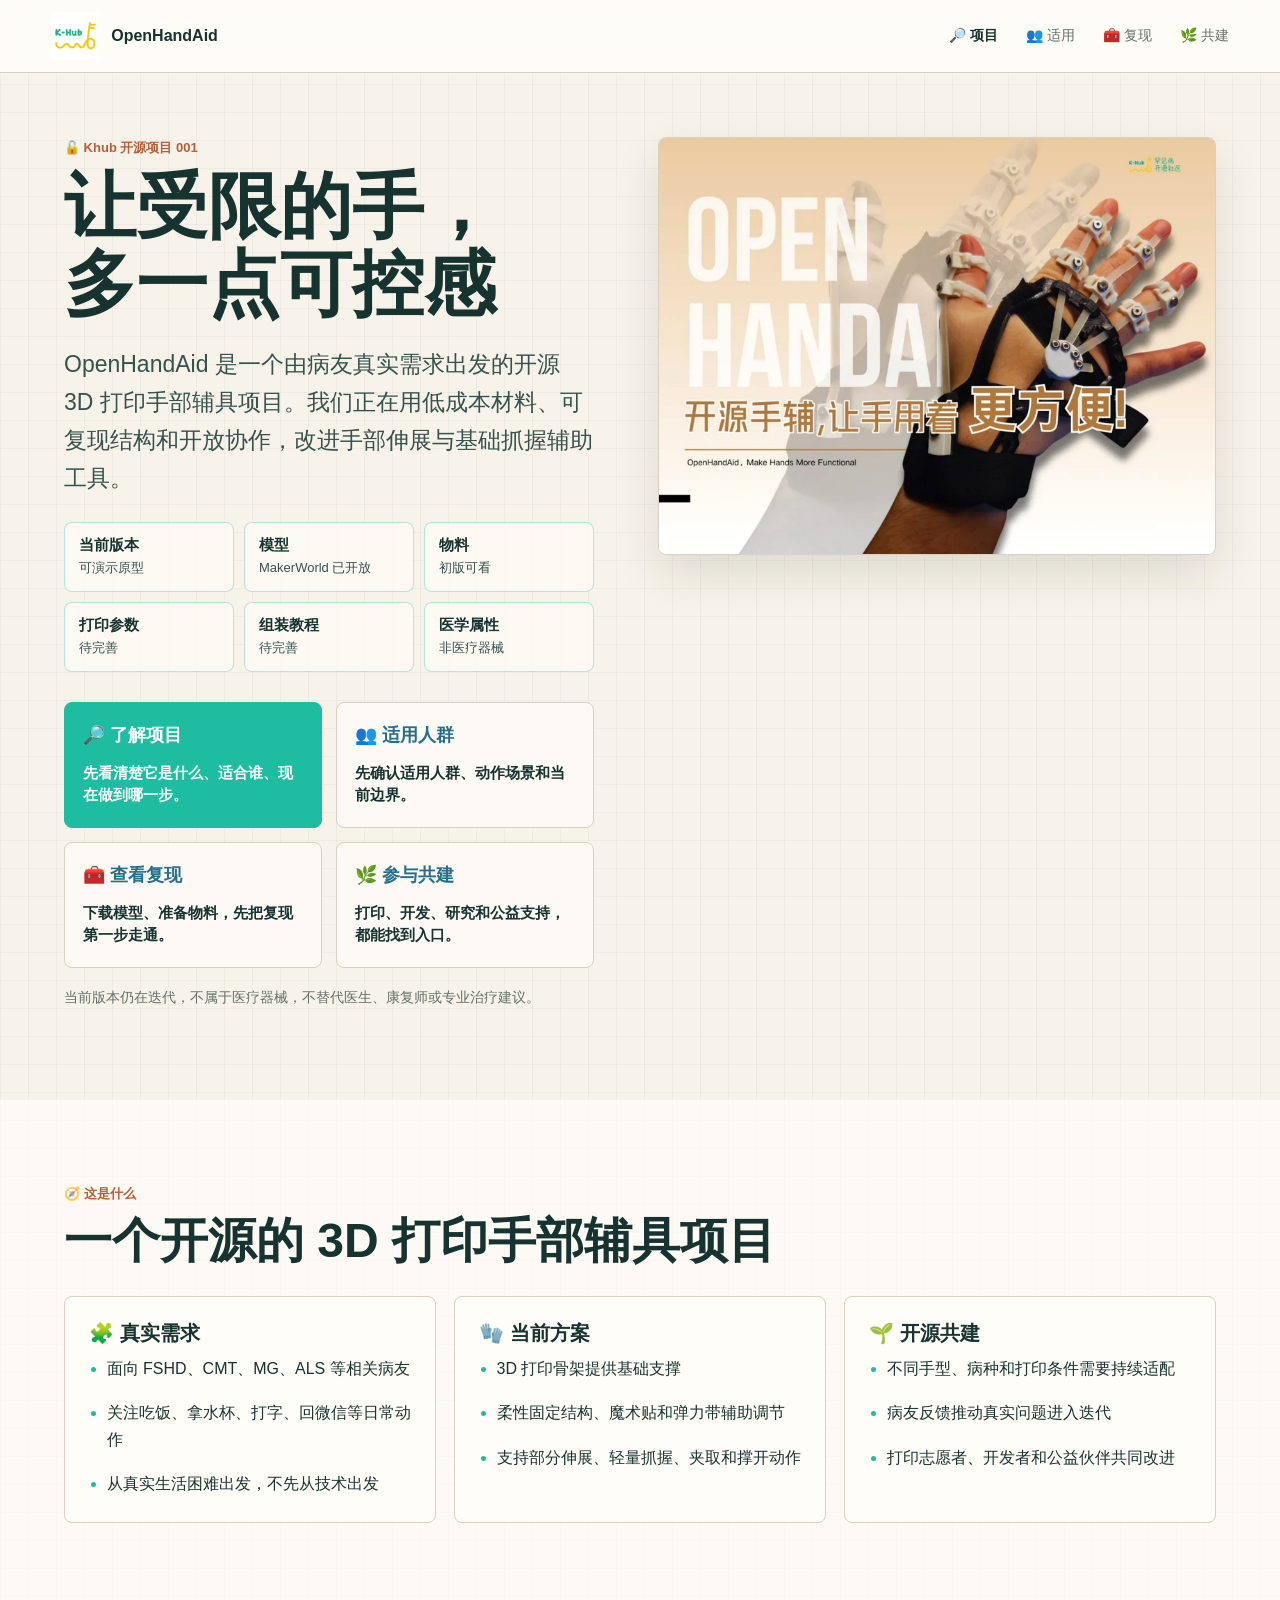
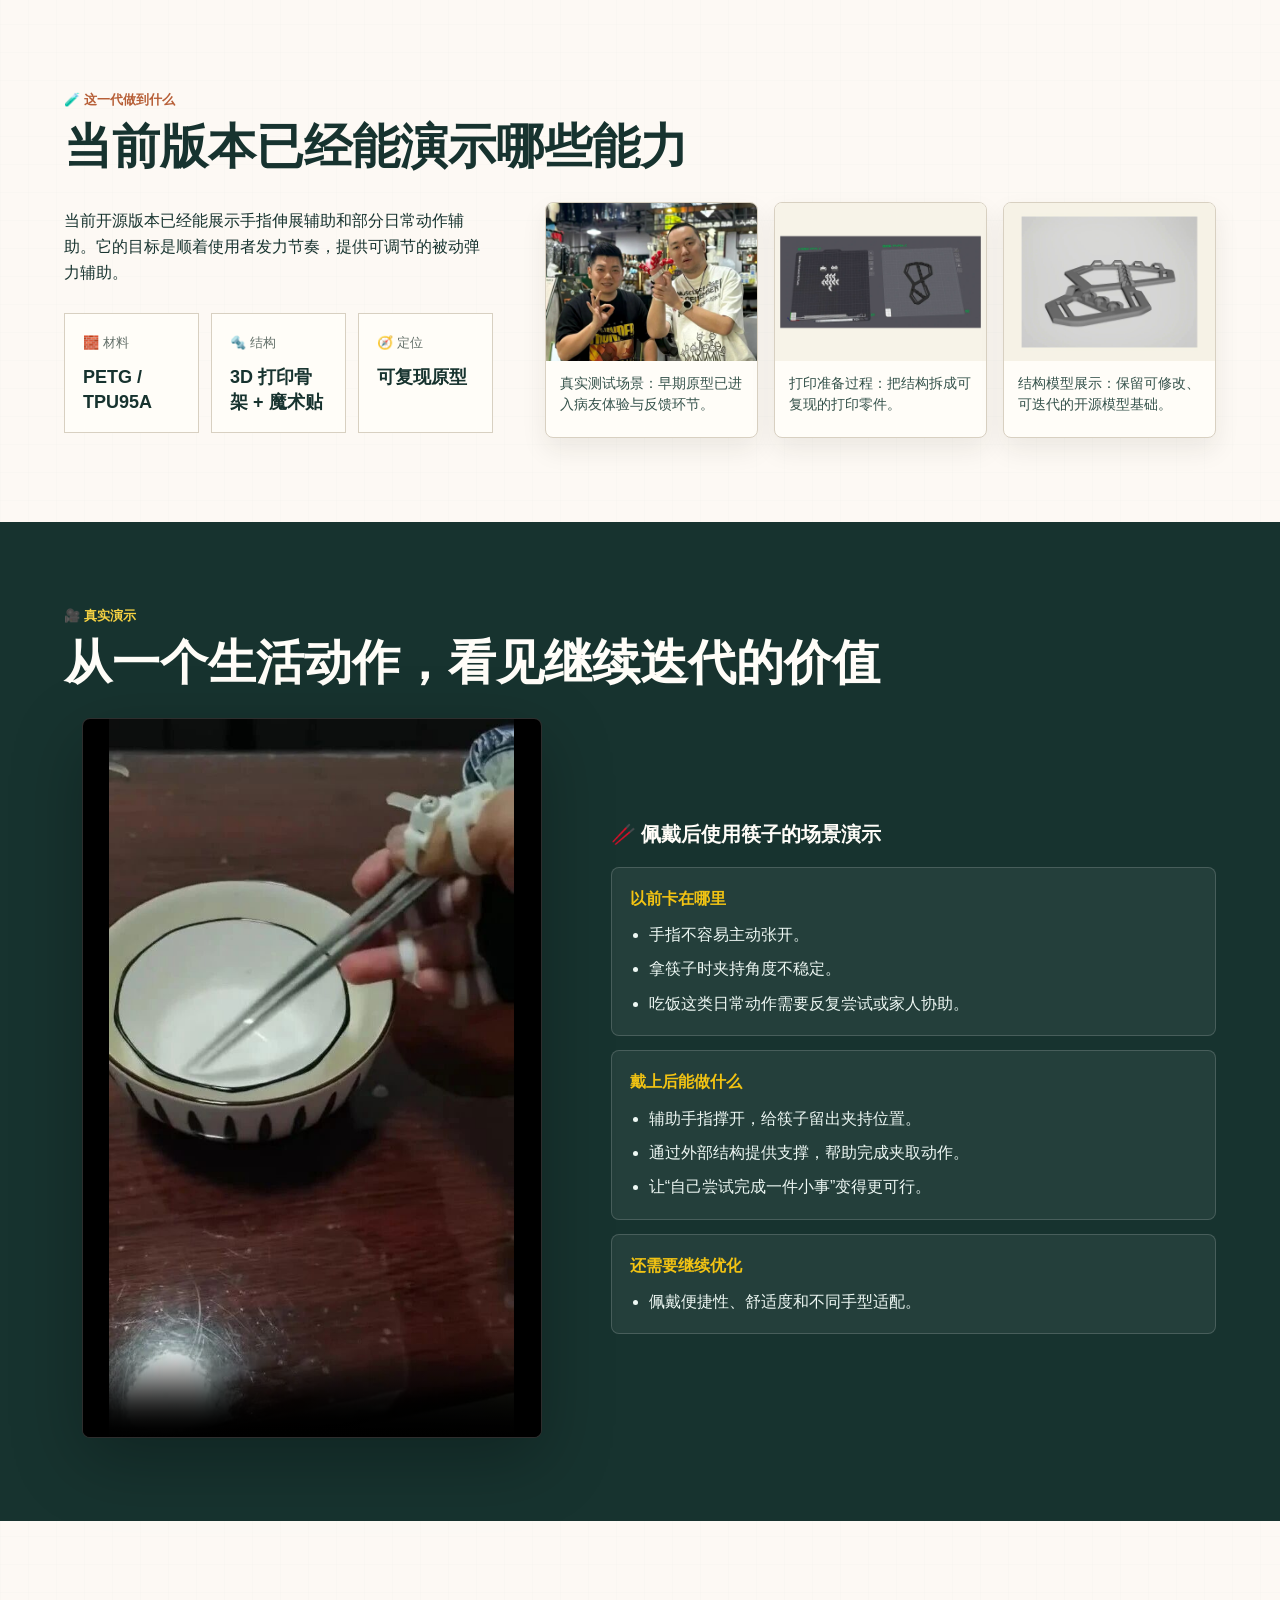
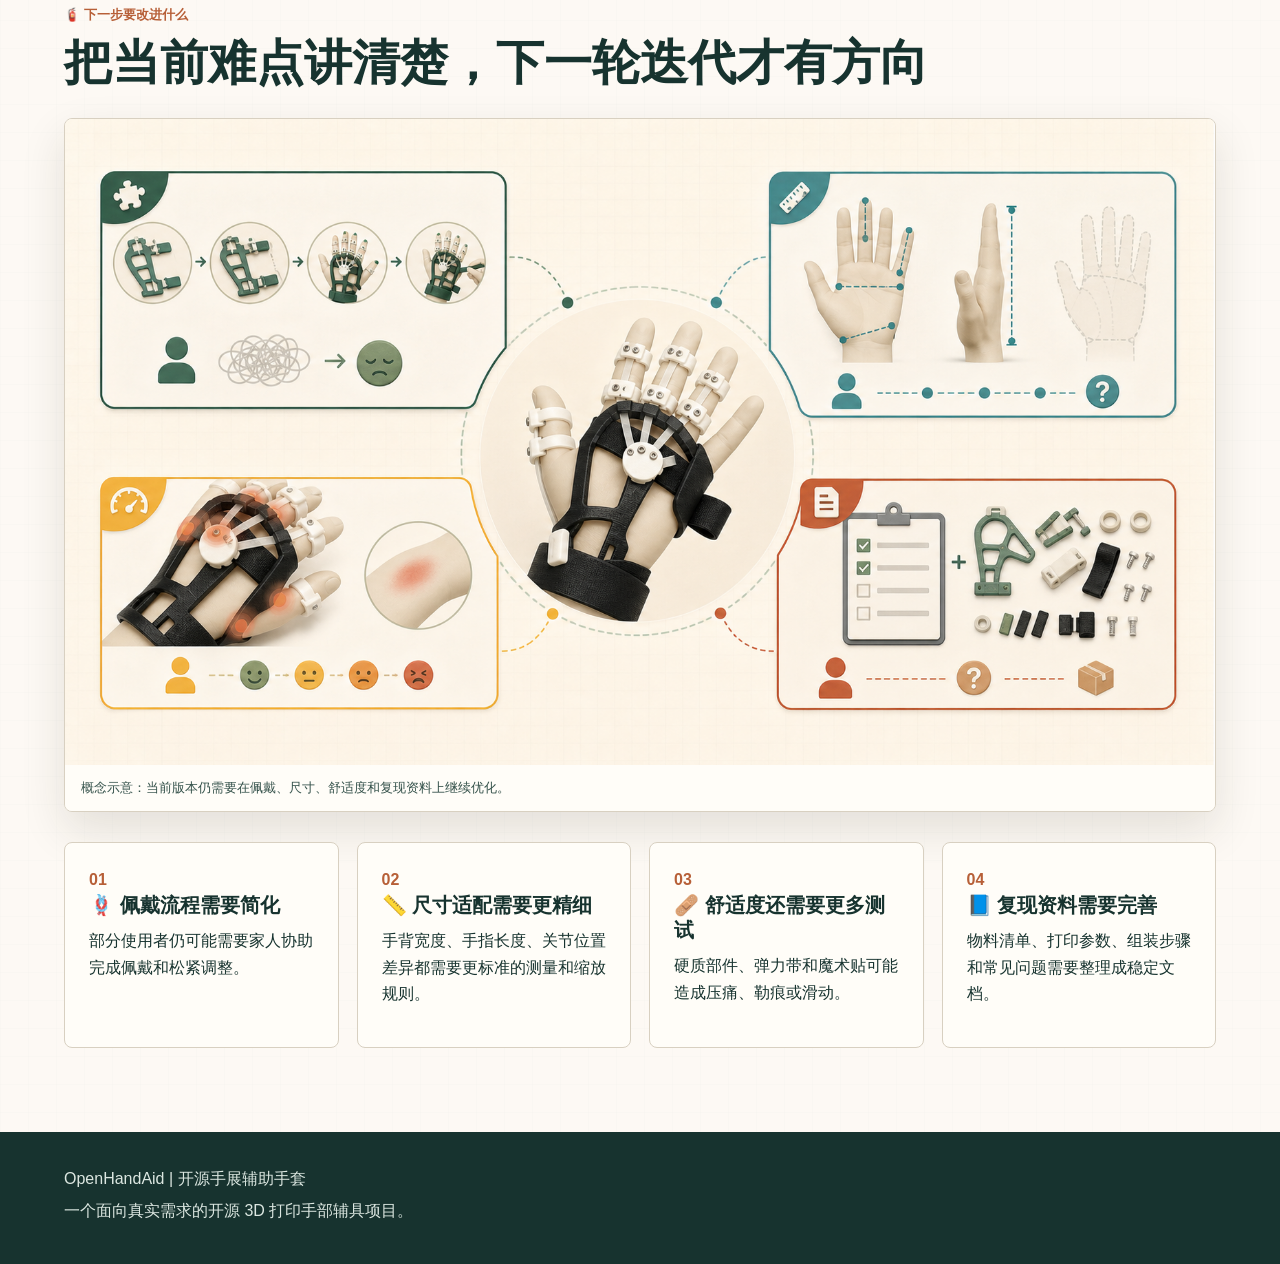
==== index.html @ 2bc6bff5 "Deploy project page" ====
<!doctype html>
<html lang="zh-CN">
  <head>
    <meta charset="utf-8" />
    <meta name="viewport" content="width=device-width, initial-scale=1" />
    <title>OpenHandAid | 开源手展辅助手套</title>
    <meta
      name="description"
      content="OpenHandAid 是一个由 Khub 罕见病开源社区发起的开源 3D 打印手部辅具项目。"
    />
    <link rel="stylesheet" href="./styles.css?v=bom-copy-1" />
  </head>
  <body data-active-page="project">
    <header class="topbar" aria-label="页面导航">
      <a class="brand" href="#project" aria-label="OpenHandAid 首页">
        <img src="./assets/khub-logo.jpg" alt="K-Hub logo" />
        <span>OpenHandAid</span>
      </a>
      <nav class="page-tabs" aria-label="页面标签">
        <a href="#project" data-tab="project">🔎 项目</a>
        <a href="#fit" data-tab="fit">👥 适用</a>
        <a href="#reproduce" data-tab="reproduce">🧰 复现</a>
        <a href="#join-status" data-tab="cobuild">🌿 共建</a>
      </nav>
    </header>

    <main id="top">
      <section id="project" class="hero section" data-page="project">
        <div class="hero-copy">
          <p class="eyebrow">🔓 Khub 开源项目 001</p>
          <h1>让受限的手，<br />多一点可控感</h1>
          <p class="lead">
            OpenHandAid 是一个由病友真实需求出发的开源 3D 打印手部辅具项目。我们正在用低成本材料、可复现结构和开放协作，改进手部伸展与基础抓握辅助工具。
          </p>
          <div class="project-status" aria-label="项目当前状态">
            <span><strong>当前版本</strong> 可演示原型</span>
            <span><strong>模型</strong> MakerWorld 已开放</span>
            <span><strong>物料</strong> 初版可看</span>
            <span><strong>打印参数</strong> 待完善</span>
            <span><strong>组装教程</strong> 待完善</span>
            <span><strong>医学属性</strong> 非医疗器械</span>
          </div>
          <div class="hero-routes" aria-label="首屏行动入口">
            <a class="route-card main-route" href="#what">
              <span>🔎 了解项目</span>
              <strong>先看清楚它是什么、适合谁、现在做到哪一步。</strong>
            </a>
            <a class="route-card" href="#fit">
              <span>👥 适用人群</span>
              <strong>先确认适用人群、动作场景和当前边界。</strong>
            </a>
            <a class="route-card" href="#reproduce">
              <span>🧰 查看复现</span>
              <strong>下载模型、准备物料，先把复现第一步走通。</strong>
            </a>
            <a class="route-card" href="#join-status">
              <span>🌿 参与共建</span>
              <strong>打印、开发、研究和公益支持，都能找到入口。</strong>
            </a>
          </div>
          <p class="notice">
            当前版本仍在迭代，不属于医疗器械，不替代医生、康复师或专业治疗建议。
          </p>
        </div>
        <figure class="hero-media">
          <img
            src="./assets/hero-openhand-clean.jpg"
            alt="OpenHandAid 开源手辅封面图"
          />
        </figure>
      </section>

      <section id="what" class="section intro" data-page="project">
        <div class="section-title">
          <p class="eyebrow">🧭 这是什么</p>
          <h2>一个开源的 3D 打印手部辅具项目</h2>
        </div>
        <div class="intro-grid">
          <article>
            <h3>🧩 真实需求</h3>
            <ul class="key-points">
              <li>面向 FSHD、CMT、MG、ALS 等相关病友</li>
              <li>关注吃饭、拿水杯、打字、回微信等日常动作</li>
              <li>从真实生活困难出发，不先从技术出发</li>
            </ul>
          </article>
          <article>
            <h3>🧤 当前方案</h3>
            <ul class="key-points">
              <li>3D 打印骨架提供基础支撑</li>
              <li>柔性固定结构、魔术贴和弹力带辅助调节</li>
              <li>支持部分伸展、轻量抓握、夹取和撑开动作</li>
            </ul>
          </article>
          <article>
            <h3>🌱 开源共建</h3>
            <ul class="key-points">
              <li>不同手型、病种和打印条件需要持续适配</li>
              <li>病友反馈推动真实问题进入迭代</li>
              <li>打印志愿者、开发者和公益伙伴共同改进</li>
            </ul>
          </article>
        </div>
      </section>

      <section id="fit" class="section fit" data-page="fit">
        <div class="section-title">
          <p class="eyebrow">👥 适用人群</p>
          <h2>哪些人群可以关注，哪些动作值得测试</h2>
        </div>
        <figure class="concept-figure">
          <img src="./assets/concept-fit-scenes.png" alt="佩戴手部辅具后进行拿杯、用筷子、打字和使用手机等日常动作的概念示意图" />
          <figcaption>概念示意：围绕拿杯、用筷子、打字和使用手机等轻量动作，说明项目当前关注的使用场景。</figcaption>
        </figure>
        <div class="split">
          <div class="copy-block">
            <h3>✅ 可能适合关注的人群</h3>
            <div class="condition-tags" aria-label="相关病症或状态示例">
              <span>FSHD 面肩肱型肌营养不良</span>
              <span>CMT 腓骨肌萎缩症</span>
              <span>MG 重症肌无力</span>
              <span>ALS 肌萎缩侧索硬化</span>
              <span>脑卒中 / 脑出血后遗症</span>
              <span>手部屈肌张力增高</span>
            </div>
            <ul class="check-list">
              <li>手指自然张开困难，抓握稳定性不足的人。</li>
              <li>希望改善拿杯、拿碗、拿筷子、打字等轻量日常动作的人。</li>
              <li>有明确动作目标，愿意反馈佩戴体验的人。</li>
              <li>能在家属、志愿者或共建者协助下尝试调试的人。</li>
            </ul>
          </div>
          <div class="copy-block use-scenes">
            <h3>🎯 重点改善的动作场景</h3>
            <ul>
              <li>手掌撑开、手指伸展。</li>
              <li>拿杯、拿碗、拿筷子等轻量抓握。</li>
              <li>打字、操作手机等需要手指位置辅助的动作。</li>
              <li>居家生活中希望多一点自主完成的动作。</li>
            </ul>
          </div>
        </div>
      </section>

      <section id="current" class="section current" data-page="project">
        <div class="section-title">
          <p class="eyebrow">🧪 这一代做到什么</p>
          <h2>当前版本已经能演示哪些能力</h2>
        </div>
        <div class="feature-row">
          <div class="feature-copy">
            <p>
              当前开源版本已经能展示手指伸展辅助和部分日常动作辅助。它的目标是顺着使用者发力节奏，提供可调节的被动弹力辅助。
            </p>
            <div class="metric-grid">
              <div>
                <span>🧱 材料</span>
                <strong>PETG / TPU95A</strong>
              </div>
              <div>
                <span>🔩 结构</span>
                <strong>3D 打印骨架 + 魔术贴</strong>
              </div>
              <div>
                <span>🧭 定位</span>
                <strong>可复现原型</strong>
              </div>
            </div>
          </div>
          <div class="image-strip" aria-label="项目图片">
            <figure>
              <img src="./assets/current-test-scene.jpg" alt="项目测试与展示场景" />
              <figcaption>真实测试场景：早期原型已进入病友体验与反馈环节。</figcaption>
            </figure>
            <figure>
              <img src="./assets/current-print-process.jpg" alt="3D 打印准备界面与零件" />
              <figcaption>打印准备过程：把结构拆成可复现的打印零件。</figcaption>
            </figure>
            <figure>
              <img src="./assets/current-model-structure.jpg" alt="辅助手套结构模型细节" />
              <figcaption>结构模型展示：保留可修改、可迭代的开源模型基础。</figcaption>
            </figure>
          </div>
        </div>
      </section>

      <section id="demo" class="section demo" data-page="project">
        <div class="section-title">
          <p class="eyebrow">🎥 真实演示</p>
          <h2>从一个生活动作，看见继续迭代的价值</h2>
        </div>
        <div class="video-panel">
          <div class="video-frame">
            <video
              controls
              preload="metadata"
              poster="./assets/demo-cover.jpg"
            >
              <source src="./assets/demo-chopsticks.mp4" type="video/mp4" />
              当前浏览器不支持视频播放。
            </video>
          </div>
          <div class="demo-copy">
            <h3>🥢 佩戴后使用筷子的场景演示</h3>
            <div class="before-after">
              <article>
                <span>以前卡在哪里</span>
                <ul>
                  <li>手指不容易主动张开。</li>
                  <li>拿筷子时夹持角度不稳定。</li>
                  <li>吃饭这类日常动作需要反复尝试或家人协助。</li>
                </ul>
              </article>
              <article>
                <span>戴上后能做什么</span>
                <ul>
                  <li>辅助手指撑开，给筷子留出夹持位置。</li>
                  <li>通过外部结构提供支撑，帮助完成夹取动作。</li>
                  <li>让“自己尝试完成一件小事”变得更可行。</li>
                </ul>
              </article>
              <article>
                <span>还需要继续优化</span>
                <ul>
                  <li>佩戴便捷性、舒适度和不同手型适配。</li>
                </ul>
              </article>
            </div>
          </div>
        </div>
      </section>

      <section id="pain" class="section pain" data-page="project">
        <div class="section-title">
          <p class="eyebrow">🧯 下一步要改进什么</p>
          <h2>把当前难点讲清楚，下一轮迭代才有方向</h2>
        </div>
        <figure class="concept-figure">
          <img src="./assets/concept-iteration-gaps.png" alt="佩戴步骤、尺寸测量、舒适度和复现资料等迭代问题的概念示意图" />
          <figcaption>概念示意：当前版本仍需要在佩戴、尺寸、舒适度和复现资料上继续优化。</figcaption>
        </figure>
        <div class="pain-grid">
          <article>
            <span>01</span>
            <h3>🪢 佩戴流程需要简化</h3>
            <p>部分使用者仍可能需要家人协助完成佩戴和松紧调整。</p>
          </article>
          <article>
            <span>02</span>
            <h3>📏 尺寸适配需要更精细</h3>
            <p>手背宽度、手指长度、关节位置差异都需要更标准的测量和缩放规则。</p>
          </article>
          <article>
            <span>03</span>
            <h3>🩹 舒适度还需要更多测试</h3>
            <p>硬质部件、弹力带和魔术贴可能造成压痛、勒痕或滑动。</p>
          </article>
          <article>
            <span>04</span>
            <h3>📘 复现资料需要完善</h3>
            <p>物料清单、打印参数、组装步骤和常见问题需要整理成稳定文档。</p>
          </article>
        </div>
      </section>

      <section id="roadmap" class="section branches" data-page="cobuild">
        <div class="section-title">
          <p class="eyebrow">🌿 开源路线图</p>
          <h2>从一个原型，分出多条共建路线</h2>
        </div>
        <figure class="concept-figure flow-figure">
          <div class="flow-stage">
            <img src="./assets/concept-dev-tree-flow.png" alt="病友需求进入 OpenHandAid 原型后，分支到火种开发、打印复现、尺寸适配、医学团队接力和公益支持的开源共建示意图" />
            <div class="flow-labels" aria-hidden="true">
              <span class="flow-label label-need">病友真实需求</span>
              <span class="flow-label label-core">OpenHandAid 当前原型</span>
              <span class="flow-label label-seed">火种开发</span>
              <span class="flow-label label-print">打印复现</span>
              <span class="flow-label label-fit">尺寸适配</span>
              <span class="flow-label label-medical">医学团队接力</span>
              <span class="flow-label label-public">公益与志愿支持</span>
              <span class="flow-label label-next">下一轮版本</span>
            </div>
          </div>
          <figcaption>概念示意：从病友需求、火种开发、打印复现到团队接力，项目以公开分支持续迭代。</figcaption>
        </figure>
        <div class="branch-list">
          <article><h3>🩹 舒适度</h3><p>导角、包覆层、柔性材料、局部压痛优化。</p></article>
          <article><h3>👌 佩戴便捷</h3><p>减少魔术贴步骤，让患者更容易独立佩戴。</p></article>
          <article><h3>📏 尺寸适配</h3><p>建立手掌宽度、手指长度、手背结构的测量规则。</p></article>
          <article><h3>🧪 材料替代</h3><p>测试 TPU、PETG、硅胶包覆、弹力带替代方案。</p></article>
          <article><h3>📘 制作复现</h3><p>完善物料清单、打印参数、组装教程和常见问题。</p></article>
          <article><h3>⚙️ 高阶探索</h3><p>线控、电控、肌电等方向，但不能明显增加使用负担。</p></article>
        </div>
      </section>

      <section id="reproduce" class="section reproduce" data-page="reproduce">
        <div class="section-title">
          <p class="eyebrow">🧰 复现入口</p>
          <h2>想复现当前版本，先看这几件事</h2>
        </div>
        <div class="resource-grid">
          <article class="resource-card is-open">
            <span>模型已发布</span>
            <h3>下载打印模型</h3>
            <p>当前公开版本已放在 MakerWorld，可先从这里下载模型并查看页面说明。</p>
            <a class="text-link" href="https://makerworld.com.cn/zh/models/2005480-kai-yuan-shou-zhan-fu-zhu-shou-tao?appSharePlatform=wx#profileId-2234460">进入 MakerWorld</a>
          </article>
          <article class="resource-card is-open">
            <span>文档仓库</span>
            <h3>查看开源记录</h3>
            <p>GitHub 会逐步沉淀物料清单、教程、版本日志和问题反馈，方便后续共建。</p>
            <a class="text-link" href="https://github.com/Amasun93/open-hand-aid" target="_blank" rel="noreferrer">进入 GitHub</a>
          </article>
          <article class="resource-card is-open">
            <span>小件清单</span>
            <h3>准备螺丝和绑带</h3>
            <p>先把螺丝、魔术贴、橡胶圈和工具规格对齐，能减少复现时反复试错。</p>
            <a class="text-link" href="#materials">查看物料清单</a>
          </article>
          <article class="resource-card is-missing">
            <span>待完善</span>
            <h3>确认打印设置</h3>
            <p>后续会补齐 PETG / TPU95A 的喷嘴、层高、填充、支撑和摆放方向建议。</p>
            <div class="placeholder compact">当前可先参考 MakerWorld 页面，复现后欢迎反馈实际参数。</div>
          </article>
          <article class="resource-card is-missing">
            <span>待完善</span>
            <h3>按步骤完成装配</h3>
            <p>后续会把打印件清理、穿魔术贴、上螺丝和安装橡胶圈拆成步骤图。</p>
            <div class="placeholder compact">第一版教程会优先补清楚：穿带、固定、调弹力和试戴检查。</div>
          </article>
          <article class="resource-card is-progress">
            <span>已有视频</span>
            <h3>先看能做到什么</h3>
            <p>当前已有筷子夹取演示，后续还会补充拿杯、打字、使用手机等场景。</p>
            <a class="text-link" href="#demo">查看演示</a>
          </article>
        </div>
      </section>

      <section id="materials" class="section bom" data-page="reproduce">
        <div class="section-title">
          <p class="eyebrow">📦 基础物料</p>
          <h2>买对小件，复现就少卡一步</h2>
          <p class="section-lead">下面列出当前原型需要准备的小件、用途和入口。数量先按一套可演示原型估算，后续会随组装教程继续校准。</p>
        </div>

        <div class="materials-overview">
          <figure class="materials-photo">
            <img src="assets/bom-materials-realistic.png" alt="OpenHandAid 组装物料总览，包含 3D 打印件、螺丝、扳手、魔术贴和橡胶圈" />
          </figure>
          <div class="materials-summary">
            <span>复现前先准备</span>
            <h3>模型能下载，小件也要买对</h3>
            <p>打印志愿者最容易卡住的不是模型下载，而是小件规格、裁剪位置和备用数量。这里把“买什么、用在哪里、准备多少”拆开。</p>
            <div class="summary-tags" aria-label="物料状态">
              <span>5 项外购小件</span>
              <span>1 套打印件</span>
              <span>含购买入口</span>
              <span>数量后续校准</span>
            </div>
          </div>
        </div>

        <div class="bom-items" aria-label="基础物料采购清单">
          <article class="bom-card">
            <div class="bom-card-head">
              <span class="material-icon">🔩</span>
              <div>
                <h3>固定螺丝</h3>
                <p>倒边内六角螺丝 M3x5</p>
              </div>
            </div>
            <dl>
              <div><dt>建议准备</dt><dd>10+ 颗 / 套</dd></div>
              <div><dt>主要用途</dt><dd>固定打印件连接点</dd></div>
            </dl>
            <a class="material-link" href="https://detail.tmall.com/item.htm?abbucket=13&id=752388141513&mi_id=00000rBt7IgIx6iQ-egqebvOxSD5iP4RQs2DBoFqsZapPNg&ns=1&priceTId=2147807e17787734196341160e12f8&skuId=5185600476755&spm=a21n57.1.hoverItem.4&utparam=%7B%22aplus_abtest%22%3A%22a4cb38cb2328e63710429c9b2e6c5e7d%22%7D&xxc=taobaoSearch" target="_blank" rel="noreferrer">查看店铺链接</a>
          </article>

          <article class="bom-card">
            <div class="bom-card-head">
              <span class="material-icon">🧷</span>
              <div>
                <h3>手掌魔术贴</h3>
                <p>勾毛同体魔术贴 2cm</p>
              </div>
            </div>
            <dl>
              <div><dt>建议准备</dt><dd>1 条 / 套，按手掌长度裁剪</dd></div>
              <div><dt>主要用途</dt><dd>手掌和手背位置固定</dd></div>
            </dl>
            <a class="material-link" href="https://detail.tmall.com/item.htm?id=922015743312&mi_id=0000xOKKt3ZWkic9tlKBoXdq--ogJ6buoJBzURggp3FSgdQ&spm=tbpc.boughtlist.suborder_itemtitle.1.75372e8dyKQX0t&skuId=5966974255158" target="_blank" rel="noreferrer">查看店铺链接</a>
          </article>

          <article class="bom-card">
            <div class="bom-card-head">
              <span class="material-icon">📏</span>
              <div>
                <h3>手指魔术贴</h3>
                <p>勾毛同体魔术贴 0.5cm</p>
              </div>
            </div>
            <dl>
              <div><dt>建议准备</dt><dd>5-10 段 / 套，按手指位置裁剪</dd></div>
              <div><dt>主要用途</dt><dd>指节固定件绑扎</dd></div>
            </dl>
            <a class="material-link" href="https://detail.tmall.com/item.htm?abbucket=13&id=43354742271&mi_id=0000iNcI992LwhIyzIwkVmWBPC48jxqh3gPxNPCiMOj1ZyU&ns=1&priceTId=2147848817787745991487899e10ec&skuId=90478391305&spm=a21n57.1.hoverItem.4&utparam=%7B%22aplus_abtest%22%3A%22fee0d2170025636be5e38580f1f5d526%22%7D&xxc=taobaoSearch" target="_blank" rel="noreferrer">查看店铺链接</a>
          </article>

          <article class="bom-card">
            <div class="bom-card-head">
              <span class="material-icon">🔧</span>
              <div>
                <h3>装配扳手</h3>
                <p>球头 2mm</p>
              </div>
            </div>
            <dl>
              <div><dt>建议准备</dt><dd>1 把</dd></div>
              <div><dt>主要用途</dt><dd>安装和调整 M3 螺丝</dd></div>
            </dl>
            <a class="material-link" href="https://detail.tmall.com/item.htm?id=802598162112&mi_id=0000jdMdXinMXuSd509SNs5qAyNCOvAYbajRsQE17crf_ZI&skuId=5464778868152&spm=tbpc.boughtlist.suborder_itemtitle.1.75372e8dyKQX0t" target="_blank" rel="noreferrer">查看店铺链接</a>
          </article>

          <article class="bom-card">
            <div class="bom-card-head">
              <span class="material-icon">⭕</span>
              <div>
                <h3>橡胶圈</h3>
                <p>对折 7.5cm，宽 5mm</p>
              </div>
            </div>
            <dl>
              <div><dt>建议准备</dt><dd>6-10 个备用</dd></div>
              <div><dt>主要用途</dt><dd>提供被动弹力辅助</dd></div>
            </dl>
            <a class="material-link" href="https://item.taobao.com/item.htm?id=798772596526&mi_id=00001loKbVjzk7XJnh5NIlTpz22x6qF5_Dn-aMWSJhb9sUs&skuId=5613637931682&spm=tbpc.boughtlist.suborder_itemtitle.1.75372e8dyKQX0t" target="_blank" rel="noreferrer">查看店铺链接</a>
          </article>

          <article class="bom-card print-card">
            <div class="bom-card-head">
              <span class="material-icon">🖨️</span>
              <div>
                <h3>3D 打印件</h3>
                <p>手背框架、指节件、绑带连接件</p>
              </div>
            </div>
            <dl>
              <div><dt>建议准备</dt><dd>1 套当前公开模型</dd></div>
              <div><dt>主要用途</dt><dd>提供支撑、连接和调节基础</dd></div>
            </dl>
            <a class="material-link" href="https://makerworld.com.cn/zh/models/2005480-kai-yuan-shou-zhan-fu-zhu-shou-tao?appSharePlatform=wx#profileId-2234460" target="_blank" rel="noreferrer">查看模型下载</a>
          </article>
        </div>

        <div class="printed-parts">
          <div class="subsection-title">
            <span>打印件位置</span>
            <h3>外购小件会装到这些结构上</h3>
          </div>
          <div class="material-gallery" aria-label="相关结构图片">
            <figure class="material-card featured">
              <img src="assets/part-hand-frame.png" alt="3D 打印手背骨架结构">
              <figcaption><strong>手背骨架</strong><span>PETG / TPU95A 打印，承担主要支撑和连接。</span></figcaption>
            </figure>
            <figure class="material-card">
              <img src="assets/part-finger.png" alt="3D 打印指节固定件">
              <figcaption><strong>指节固定件</strong><span>配合 0.5cm 魔术贴，固定在手指位置。</span></figcaption>
            </figure>
            <figure class="material-card">
              <img src="assets/part-strap-holder.png" alt="3D 打印绑带连接件">
              <figcaption><strong>绑带连接件</strong><span>连接魔术贴、螺丝和弹力件，便于拆装调节。</span></figcaption>
            </figure>
          </div>
        </div>
      </section>

      <section id="progress" class="section progress" data-page="cobuild">
        <div class="section-title">
          <p class="eyebrow">🗓️ 项目进展</p>
          <h2>用公开进度，让共建可追踪</h2>
        </div>
        <ol class="timeline">
          <li><time>2025-05</time><span>项目启动，收集病友真实需求。</span></li>
          <li><time>2025</time><span>孙大卫老师团队启动火种版本，完成多轮原型验证。</span></li>
          <li><time>2026-01</time><span>模型在 MakerWorld 开源发布，Khub 发布项目介绍推文。</span></li>
          <li><time>2026-05-14</time><span>第二次交接会议，南京医科大学团队接力下一轮迭代。</span></li>
          <li><time>下一阶段</time><span>持续补充版本说明、测试反馈、组装教程和迭代方向。</span></li>
        </ol>
      </section>

      <section id="need" class="section feedback" data-page="cobuild">
        <div class="section-title">
          <p class="eyebrow">💬 真实反馈</p>
          <h2>让需求和改进建议进入下一轮迭代</h2>
        </div>
        <div class="feedback-grid">
          <figure>
            <img src="./assets/feedback-wechat-01.png" alt="公众号整理的病友沟通反馈截图" />
            <figcaption>病友反馈显示，辅具能帮助打开手指、支撑拿水杯等动作，也提示仍需要继续调节适配。</figcaption>
          </figure>
          <figure>
            <img src="./assets/feedback-wechat-02.png" alt="公众号整理的测试反馈截图" />
            <figcaption>细节调节后，佩戴效果和动作控制有所改善；这些真实体验会进入下一轮结构优化。</figcaption>
          </figure>
        </div>
      </section>

      <section id="join-status" class="section handoff" data-page="cobuild">
        <div class="section-title">
          <p class="eyebrow">🧭 当前接力</p>
          <h2>当前项目进展与接力团队</h2>
        </div>
        <div class="cobuild-strip" aria-label="参与方式概览">
          <a href="#join"><strong>病友反馈</strong><span>提交动作困难和测试意向</span></a>
          <a href="#join"><strong>打印复现</strong><span>复现模型并反馈打印问题</span></a>
          <a href="#roadmap"><strong>开发迭代</strong><span>参与结构、材料和文档优化</span></a>
          <a href="#join"><strong>公益支持</strong><span>支持材料、打印和对接资源</span></a>
        </div>
        <div class="handoff-layout">
          <ol class="handoff-steps" aria-label="项目接力进度">
            <li>
              <time>需求发起</time>
              <strong>Khub 罕见病开源社区</strong>
              <span>从病友真实动作困难出发，连接需求、反馈和共建资源。</span>
            </li>
            <li>
              <time>火种开发</time>
              <strong>孙大卫老师团队 第一代原型</strong>
              <span>把需求转化为可打印、可组装、可演示的当前版本。</span>
            </li>
            <li>
              <time>开源发布</time>
              <strong>MakerWorld + GitHub</strong>
              <span>模型已公开发布，文档、物料清单、组装流程继续补齐。</span>
            </li>
            <li>
              <time>接力迭代</time>
              <strong>南京医科大学团队</strong>
              <span>围绕舒适度、手型适配、康复工程和人机交互继续推进。</span>
            </li>
          </ol>
          <div class="handoff-teams" aria-label="团队接力关系">
            <article>
              <span>01 火种版本</span>
              <h3>孙大卫老师团队</h3>
              <p>完成从需求理解到可用原型的早期探索，让项目有了第一批可复现材料。</p>
              <ul>
                <li>方案推进：孙大卫老师</li>
                <li>设计、制作与测试：陈嘉琪、蒲新仪</li>
              </ul>
            </article>
            <article>
              <span>02 下一轮研发</span>
              <h3>南京医科大学团队</h3>
              <p>接力围绕结构舒适度、尺寸适配、材料替代和康复应用场景继续迭代。</p>
              <ul>
                <li>南京医科大学生物医学工程与信息学院</li>
                <li>周宇轩老师团队</li>
              </ul>
            </article>
            <article>
              <span>03 开源与公益协作</span>
              <h3>社区共建支持</h3>
              <p>项目需要更多打印复现、使用反馈、文档整理和公益资源一起补齐。</p>
              <ul>
                <li>开源治理：庄表伟</li>
                <li>社区实践：李大维</li>
                <li>项目整理：张淼</li>
              </ul>
            </article>
          </div>
        </div>
      </section>

      <section id="join" class="section join" data-page="cobuild">
        <div class="section-title">
          <p class="eyebrow">🤝 参与入口</p>
          <h2>你可以从这里参与共建</h2>
        </div>
        <div class="join-grid">
          <article class="join-card">
            <h3>🧡 病友 / 家属</h3>
            <p>提交手部使用困难、希望改善的动作、手型信息和测试意向。</p>
            <div class="placeholder">需求收集入口即将开放</div>
          </article>
          <article class="join-card">
            <h3>🖨️ 3D 打印志愿者</h3>
            <p>帮助复现当前版本，反馈打印问题，支持病友家庭制作。</p>
            <div class="placeholder">打印共建入口即将开放</div>
          </article>
          <article class="join-card">
            <h3>🛠️ 开发者 / 研究者</h3>
            <p>参与结构、材料、康复、人机工程、文档和开源流程优化。</p>
            <a class="text-link" href="https://github.com/Amasun93/open-hand-aid" target="_blank" rel="noreferrer">GitHub：open-hand-aid</a>
          </article>
          <article class="join-card">
            <h3>🤝 公益组织 / 企业</h3>
            <p>支持材料、打印、物流、测试组织和病友家庭定向制作。</p>
            <div class="placeholder">公益支持入口即将开放</div>
          </article>
        </div>
      </section>

    </main>

    <footer class="footer">
      <p>OpenHandAid | 开源手展辅助手套</p>
      <p>一个面向真实需求的开源 3D 打印手部辅具项目。</p>
    </footer>
    <script>
      (() => {
        if ("scrollRestoration" in history) {
          history.scrollRestoration = "manual";
        }

        const aliases = {
          project: ["project", "top", "what", "current", "demo", "pain"],
          fit: ["fit"],
          reproduce: ["reproduce", "materials"],
          cobuild: ["join-status", "roadmap", "build", "progress", "join", "need"],
        };
        const pages = Object.keys(aliases);
        const allSections = [...document.querySelectorAll("[data-page]")];
        const allTabs = [...document.querySelectorAll("[data-tab]")];

        function pageFromHash() {
          const id = decodeURIComponent(location.hash.replace("#", "")) || "project";
          return pages.find((page) => aliases[page].includes(id)) || "project";
        }

        function setActivePage(page) {
          document.body.dataset.activePage = page;
          allSections.forEach((section) => {
            section.hidden = section.dataset.page !== page;
          });
          allTabs.forEach((tab) => {
            const isActive = tab.dataset.tab === page;
            tab.classList.toggle("is-active", isActive);
            tab.setAttribute("aria-current", isActive ? "page" : "false");
          });
        }

        function showFromHash() {
          const page = pageFromHash();
          setActivePage(page);
          const id = decodeURIComponent(location.hash.replace("#", ""));
          const target = id && document.getElementById(id);
          const firstSection = document.querySelector(`[data-page="${page}"]`);
          const scrollTarget = target && target.dataset.page === page ? target : firstSection;
          requestAnimationFrame(() => {
            requestAnimationFrame(() => {
              const headerHeight = document.querySelector(".topbar")?.offsetHeight || 0;
              const top = scrollTarget
                ? scrollTarget.getBoundingClientRect().top + window.scrollY - headerHeight - 12
                : 0;
              window.scrollTo({ top: Math.max(0, top), behavior: "auto" });
            });
          });
        }

        showFromHash();
        window.addEventListener("hashchange", showFromHash);
      })();
    </script>
  </body>
</html>
---- styles.css ----
:root {
  --bg: #f7f3ea;
  --paper: #fffdf8;
  --ink: #17332f;
  --muted: #64706a;
  --line: #d8d0c1;
  --teal: #1ebca0;
  --yellow: #f2c313;
  --blue: #276f89;
  --rust: #b75f37;
  --shadow: 0 18px 45px rgba(44, 38, 28, 0.12);
}

* {
  box-sizing: border-box;
}

html {
  scroll-behavior: smooth;
  scroll-padding-top: 90px;
}

body {
  margin: 0;
  color: var(--ink);
  background:
    linear-gradient(90deg, rgba(23, 51, 47, 0.04) 1px, transparent 1px),
    linear-gradient(rgba(23, 51, 47, 0.035) 1px, transparent 1px),
    var(--bg);
  background-size: 28px 28px;
  font-family: "Microsoft YaHei", "PingFang SC", "Noto Sans CJK SC", sans-serif;
  line-height: 1.65;
}

a {
  color: inherit;
}

img,
video {
  max-width: 100%;
  display: block;
}

.topbar {
  position: sticky;
  top: 0;
  z-index: 20;
  display: flex;
  flex-wrap: wrap;
  align-items: center;
  justify-content: space-between;
  gap: 24px;
  min-height: 72px;
  padding: 12px clamp(18px, 4vw, 56px);
  background: rgba(255, 253, 248, 0.88);
  border-bottom: 1px solid var(--line);
  backdrop-filter: blur(16px);
}

.brand {
  display: inline-flex;
  align-items: center;
  gap: 12px;
  text-decoration: none;
  font-weight: 800;
}

.brand img {
  width: 48px;
  height: 48px;
  object-fit: contain;
  border-radius: 6px;
}

.page-tabs {
  display: flex;
  flex-wrap: wrap;
  gap: clamp(12px, 2.5vw, 28px);
  min-width: 0;
  color: var(--muted);
  font-size: 14px;
}

.page-tabs a {
  text-decoration: none;
}

.page-tabs a:hover,
.page-tabs a.is-active {
  color: var(--ink);
}

.page-tabs a.is-active {
  font-weight: 900;
}

[hidden] {
  display: none !important;
}

body[data-active-page="project"] .section[data-page]:not([data-page="project"]),
body[data-active-page="fit"] .section[data-page]:not([data-page="fit"]),
body[data-active-page="reproduce"] .section[data-page]:not([data-page="reproduce"]),
body[data-active-page="cobuild"] .section[data-page]:not([data-page="cobuild"]) {
  display: none;
}

main {
  display: flex;
  flex-direction: column;
  min-width: 0;
}

.section {
  padding: clamp(48px, 6.5vw, 86px) clamp(18px, 5vw, 72px);
  scroll-margin-top: 90px;
  min-width: 0;
}

#project { order: 10; }
#what { order: 20; }
#current { order: 30; }
#demo { order: 40; }
#pain { order: 50; }
#fit { order: 10; }
#reproduce { order: 10; }
#materials { order: 20; }
#join-status { order: 10; }
#roadmap { order: 20; }
#progress { order: 30; }
#join { order: 40; }
#need { order: 50; }

.section-title {
  max-width: 1280px;
  margin-bottom: 28px;
}

.eyebrow {
  margin: 0 0 10px;
  color: var(--rust);
  font-size: 13px;
  font-weight: 800;
}

h1,
h2,
h3,
p {
  margin-top: 0;
  overflow-wrap: anywhere;
}

h1 {
  max-width: 760px;
  margin-bottom: 22px;
  font-size: clamp(34px, 8.8vw, 72px);
  line-height: 1.08;
}

h2 {
  margin-bottom: 14px;
  font-size: clamp(30px, 4.2vw, 48px);
  line-height: 1.12;
}

h3 {
  margin-bottom: 10px;
  font-size: 20px;
  line-height: 1.25;
}

.lead {
  max-width: 720px;
  color: #35524b;
  font-size: clamp(18px, 2vw, 23px);
}

.section-lead {
  max-width: 900px;
  margin: 0;
  color: var(--muted);
  font-size: 16px;
}

.hero {
  display: grid;
  grid-template-columns: minmax(0, 0.95fr) minmax(360px, 1fr);
  align-items: start;
  gap: clamp(32px, 5vw, 72px);
  padding-top: clamp(42px, 5vw, 72px);
  padding-bottom: clamp(44px, 6vw, 82px);
}

.hero-routes {
  display: grid;
  grid-template-columns: repeat(2, minmax(0, 1fr));
  gap: 14px;
  margin: 30px 0 18px;
  max-width: 680px;
}

.project-status {
  display: grid;
  grid-template-columns: repeat(3, minmax(0, 1fr));
  gap: 10px;
  max-width: 900px;
  margin: 24px 0 0;
}

.project-status span {
  display: grid;
  gap: 2px;
  min-height: 70px;
  padding: 12px 14px;
  border: 1px solid rgba(30, 188, 160, 0.32);
  border-radius: 8px;
  background: rgba(255, 253, 248, 0.76);
  color: #35524b;
  font-size: 13px;
  line-height: 1.35;
}

.project-status strong {
  color: var(--ink);
  font-size: 15px;
}

.route-card {
  display: grid;
  align-content: start;
  min-height: 126px;
  padding: 18px;
  border: 1px solid var(--line);
  border-radius: 8px;
  background: rgba(255, 253, 248, 0.8);
  color: var(--ink);
  text-decoration: none;
}

.route-card span {
  display: inline-flex;
  margin-bottom: 12px;
  color: var(--blue);
  font-size: 18px;
  font-weight: 900;
}

.route-card strong {
  font-size: 15px;
  line-height: 1.45;
}

.route-card:hover {
  transform: translateY(-2px);
  box-shadow: var(--shadow);
}

.main-route {
  border-color: var(--teal);
  background: var(--teal);
  color: white;
}

.main-route span {
  color: white;
}

.notice,
.source-note {
  color: var(--muted);
  font-size: 14px;
}

.hero-media {
  margin: 0;
  min-width: 0;
}

.hero-copy,
.feature-copy,
.demo-copy,
.copy-block,
.route-card,
.resource-card,
.join-card,
.handoff-steps,
.handoff-teams,
.table-wrap {
  min-width: 0;
}

.hero-media img {
  width: 100%;
  aspect-ratio: 4 / 3;
  object-fit: cover;
  object-position: center;
  border: 1px solid var(--line);
  border-radius: 8px;
  box-shadow: var(--shadow);
}

figcaption {
  margin-top: 10px;
  color: var(--muted);
  font-size: 13px;
}

.concept-figure {
  max-width: 1280px;
  margin: 0 0 30px;
  overflow: hidden;
  border: 1px solid var(--line);
  border-radius: 8px;
  background: var(--paper);
  box-shadow: var(--shadow);
}

.concept-figure img {
  width: 100%;
  aspect-ratio: 16 / 9;
  object-fit: cover;
}

.concept-figure figcaption {
  margin: 0;
  padding: 12px 16px;
  color: #35524b;
  background: rgba(255, 253, 248, 0.94);
}

.flow-stage {
  position: relative;
}

.flow-labels {
  position: absolute;
  inset: 0;
  pointer-events: none;
}

.flow-label {
  position: absolute;
  display: inline-flex;
  align-items: center;
  justify-content: center;
  padding: 7px 11px;
  border: 1px solid rgba(23, 51, 47, 0.14);
  border-radius: 999px;
  background: rgba(255, 253, 248, 0.88);
  color: var(--ink);
  font-size: 13px;
  font-weight: 900;
  line-height: 1.2;
  box-shadow: 0 8px 22px rgba(44, 38, 28, 0.1);
  backdrop-filter: blur(8px);
}

.label-need {
  left: 6%;
  top: 55%;
}

.label-core {
  left: 24%;
  top: 70%;
}

.label-seed {
  left: 49%;
  top: 7%;
}

.label-print {
  left: 53%;
  top: 31%;
}

.label-fit {
  left: 47%;
  top: 52%;
}

.label-medical {
  left: 48%;
  top: 69%;
}

.label-public {
  left: 44%;
  top: 84%;
}

.label-next {
  right: 12%;
  top: 54%;
}

.intro,
.current,
.pain,
.progress {
  background: rgba(255, 253, 248, 0.72);
}

.intro-grid,
.pain-grid,
.branch-list,
.join-grid,
.feedback-grid {
  display: grid;
  gap: 18px;
}

.intro-grid {
  grid-template-columns: repeat(3, minmax(0, 1fr));
}

.intro-grid article,
.pain-grid article,
.branch-list article,
.join-card {
  padding: 24px;
  border: 1px solid var(--line);
  border-radius: 8px;
  background: var(--paper);
}

.split,
.feature-row,
.video-panel {
  display: grid;
  grid-template-columns: minmax(0, 0.9fr) minmax(0, 1.1fr);
  gap: clamp(24px, 4vw, 56px);
  align-items: start;
}

.current .feature-row {
  grid-template-columns: minmax(340px, 0.78fr) minmax(620px, 1.22fr);
  align-items: center;
}

.fit .split {
  max-width: 1280px;
  grid-template-columns: repeat(2, minmax(0, 1fr));
  gap: 28px;
}

.copy-block {
  padding: 28px;
  border-left: 6px solid var(--teal);
  background: rgba(255, 253, 248, 0.86);
}

.fit .copy-block {
  position: relative;
  min-height: 310px;
  padding: 30px 32px 32px;
  border: 1px solid var(--line);
  border-top: 6px solid var(--teal);
  border-left: 1px solid var(--line);
  border-radius: 8px;
  background:
    linear-gradient(180deg, rgba(255, 253, 248, 0.96), rgba(255, 253, 248, 0.88)),
    var(--paper);
  box-shadow: 0 16px 36px rgba(44, 38, 28, 0.08);
}

.copy-block.warning {
  border-color: var(--rust);
}

.copy-block.use-scenes {
  border-color: var(--yellow);
}

.fit .copy-block.use-scenes {
  border-color: var(--line);
  border-top-color: var(--yellow);
}

.fit .copy-block h3 {
  margin-bottom: 16px;
  font-size: 22px;
}

.condition-tags {
  display: flex;
  flex-wrap: wrap;
  gap: 8px;
  margin: 14px 0 18px;
}

.condition-tags span {
  display: inline-flex;
  padding: 7px 10px;
  border: 1px solid rgba(30, 188, 160, 0.35);
  border-radius: 999px;
  background: rgba(30, 188, 160, 0.08);
  color: #174d45;
  font-size: 13px;
  font-weight: 800;
}

.fit .copy-block ul {
  display: grid;
  gap: 10px;
  padding-left: 0;
  list-style: none;
}

.fit .copy-block li {
  position: relative;
  margin: 0;
  padding-left: 18px;
  color: #243d38;
}

.fit .copy-block li::before {
  content: "";
  position: absolute;
  left: 0;
  top: 0.72em;
  width: 6px;
  height: 6px;
  border-radius: 999px;
  background: var(--teal);
}

.fit .copy-block.use-scenes li::before {
  background: var(--yellow);
}

ul {
  margin: 0;
  padding-left: 1.2em;
}

.key-points {
  display: grid;
  gap: 10px;
  padding-left: 1.1em;
}

.key-points li::marker {
  color: var(--teal);
}

li + li {
  margin-top: 8px;
}

.metric-grid {
  display: grid;
  grid-template-columns: repeat(3, minmax(0, 1fr));
  gap: 12px;
  margin-top: 26px;
}

.metric-grid div {
  min-height: 112px;
  padding: 18px;
  border: 1px solid var(--line);
  background: var(--paper);
}

.metric-grid span {
  display: block;
  margin-bottom: 12px;
  color: var(--muted);
  font-size: 13px;
}

.metric-grid strong {
  display: block;
  font-size: 18px;
  line-height: 1.35;
}

.image-strip {
  display: grid;
  grid-template-columns: repeat(3, minmax(0, 1fr));
  gap: 16px;
}

.image-strip figure {
  display: grid;
  grid-template-rows: auto minmax(76px, 1fr);
  margin: 0;
  overflow: hidden;
  border: 1px solid var(--line);
  border-radius: 8px;
  background: var(--paper);
  box-shadow: 0 12px 26px rgba(44, 38, 28, 0.08);
}

.image-strip img {
  width: 100%;
  height: auto;
  aspect-ratio: 4 / 3;
  object-fit: cover;
  border: 0;
  border-radius: 0;
}

.image-strip figcaption {
  margin: 0;
  padding: 12px 14px 14px;
  color: #35524b;
  font-size: 14px;
  line-height: 1.5;
}

.demo {
  background: #17332f;
  color: #fffdf8;
}

.demo .eyebrow,
.demo .source-note {
  color: #f7d343;
}

.video-panel {
  align-items: center;
}

.video-frame {
  display: flex;
  justify-content: center;
}

.video-panel video {
  width: min(100%, 460px);
  max-height: 720px;
  border: 1px solid rgba(255, 255, 255, 0.18);
  border-radius: 8px;
  background: #000;
  box-shadow: 0 22px 70px rgba(0, 0, 0, 0.28);
}

.demo-copy {
  max-width: 660px;
}

.before-after {
  display: grid;
  gap: 14px;
  margin-top: 20px;
}

.before-after article {
  padding: 18px;
  border: 1px solid rgba(255, 255, 255, 0.16);
  border-radius: 8px;
  background: rgba(255, 255, 255, 0.06);
}

.before-after span {
  display: inline-flex;
  margin-bottom: 10px;
  color: var(--yellow);
  font-weight: 900;
}

.before-after ul {
  color: #eef8f4;
}

.pain-grid {
  grid-template-columns: repeat(4, minmax(0, 1fr));
}

.pain-grid span {
  color: var(--rust);
  font-weight: 900;
}

.branch-list {
  grid-template-columns: repeat(3, minmax(0, 1fr));
}

.reproduce {
  background: rgba(255, 253, 248, 0.78);
}

.resource-grid {
  display: grid;
  grid-template-columns: repeat(3, minmax(0, 1fr));
  gap: 18px;
  max-width: 1280px;
}

.resource-card {
  display: grid;
  align-content: start;
  min-height: 250px;
  padding: 24px;
  border: 1px solid var(--line);
  border-top: 6px solid var(--teal);
  border-radius: 8px;
  background: var(--paper);
  box-shadow: 0 14px 32px rgba(44, 38, 28, 0.08);
}

.resource-card > span {
  display: inline-flex;
  width: fit-content;
  margin-bottom: 14px;
  padding: 5px 9px;
  border-radius: 999px;
  color: #0f3e39;
  background: rgba(30, 188, 160, 0.14);
  font-size: 12px;
  font-weight: 900;
}

.resource-card p {
  color: #35524b;
}

.resource-card.is-progress {
  border-top-color: var(--yellow);
}

.resource-card.is-progress > span {
  background: rgba(242, 195, 19, 0.2);
}

.resource-card.is-missing {
  border-top-color: var(--rust);
}

.resource-card.is-missing > span {
  color: #71361f;
  background: rgba(183, 95, 55, 0.14);
}

.placeholder.compact {
  min-height: 72px;
  margin-top: 14px;
  font-size: 14px;
}

.bom {
  background: #e7f3ef;
}

.materials-overview {
  display: grid;
  grid-template-columns: minmax(560px, 1.35fr) minmax(340px, 0.65fr);
  gap: 24px;
  align-items: stretch;
  max-width: 1280px;
  margin-bottom: 24px;
}

.materials-photo {
  min-width: 0;
  margin: 0;
  overflow: hidden;
  border: 1px solid rgba(23, 51, 47, 0.14);
  border-radius: 8px;
  background: var(--paper);
  box-shadow: var(--shadow);
}

.materials-photo img {
  width: 100%;
  height: 100%;
  min-height: 380px;
  object-fit: cover;
  object-position: center;
}

.materials-summary {
  display: flex;
  flex-direction: column;
  justify-content: center;
  min-height: 380px;
  padding: clamp(24px, 3vw, 36px);
  border: 1px solid rgba(23, 51, 47, 0.14);
  border-radius: 8px;
  background: rgba(255, 253, 248, 0.88);
}

.materials-summary > span,
.subsection-title > span {
  color: var(--rust);
  font-size: 13px;
  font-weight: 900;
}

.materials-summary h3 {
  max-width: 360px;
  margin: 10px 0 14px;
  font-size: clamp(26px, 3vw, 38px);
}

.materials-summary p {
  color: #2d4b45;
}

.summary-tags {
  display: grid;
  grid-template-columns: repeat(2, minmax(0, 1fr));
  gap: 10px;
  margin-top: 14px;
}

.summary-tags span {
  padding: 9px 10px;
  border: 1px solid rgba(30, 188, 160, 0.25);
  border-radius: 8px;
  color: #11413a;
  background: rgba(30, 188, 160, 0.08);
  font-size: 13px;
  font-weight: 800;
}

.bom-items {
  display: grid;
  grid-template-columns: repeat(3, minmax(0, 1fr));
  gap: 16px;
  max-width: 1280px;
  margin-bottom: 26px;
}

.bom-card {
  display: flex;
  flex-direction: column;
  min-height: 265px;
  padding: 20px;
  border: 1px solid rgba(23, 51, 47, 0.14);
  border-radius: 8px;
  background: var(--paper);
}

.bom-card.print-card {
  background: #f7f1df;
}

.bom-card-head {
  display: grid;
  grid-template-columns: 44px minmax(0, 1fr);
  gap: 12px;
  align-items: start;
  margin-bottom: 14px;
}

.material-icon {
  display: grid;
  place-items: center;
  width: 44px;
  height: 44px;
  border-radius: 8px;
  background: rgba(242, 195, 19, 0.22);
  font-size: 22px;
}

.bom-card h3 {
  margin-bottom: 4px;
}

.bom-card p {
  margin: 0;
  color: var(--muted);
  font-size: 14px;
}

.bom-card dl {
  display: grid;
  gap: 10px;
  margin: 0 0 18px;
}

.bom-card dl div {
  display: grid;
  grid-template-columns: 78px minmax(0, 1fr);
  gap: 10px;
}

.bom-card dt {
  color: var(--muted);
  font-size: 13px;
  font-weight: 800;
}

.bom-card dd {
  margin: 0;
  color: var(--ink);
  font-weight: 800;
}

.material-link {
  display: inline-flex;
  align-items: center;
  width: fit-content;
  margin-top: auto;
  color: var(--blue);
  font-size: 14px;
  font-weight: 900;
}

.printed-parts {
  max-width: 1280px;
}

.subsection-title {
  margin: 0 0 14px;
}

.subsection-title h3 {
  margin: 6px 0 0;
  font-size: clamp(24px, 2.4vw, 34px);
}

.bom-layout {
  display: grid;
  grid-template-columns: minmax(520px, 1.05fr) minmax(430px, 0.95fr);
  gap: 26px;
  align-items: start;
}

.table-wrap {
  overflow-x: auto;
  max-width: 100%;
  border: 1px solid var(--line);
  border-radius: 8px;
  background: var(--paper);
}

table {
  width: 100%;
  border-collapse: collapse;
  min-width: 520px;
  table-layout: fixed;
}

th,
td {
  padding: 15px 16px;
  border-bottom: 1px solid var(--line);
  text-align: left;
  overflow-wrap: anywhere;
}

th {
  background: #17332f;
  color: #fffdf8;
}

.material-gallery {
  display: grid;
  grid-template-columns: repeat(2, minmax(0, 1fr));
  gap: 16px;
}

.material-card {
  display: grid;
  grid-template-rows: auto auto;
  margin: 0;
  overflow: hidden;
  border: 1px solid var(--line);
  border-radius: 8px;
  background: #fffdf8;
}

.material-card.featured {
  grid-column: 1 / -1;
}

.material-card img {
  width: 100%;
  height: 168px;
  padding: 14px;
  object-fit: contain;
  object-position: center;
  background: #d9e5e1;
}

.material-card.featured img {
  height: 245px;
}

.material-card figcaption {
  display: grid;
  gap: 4px;
  min-height: 82px;
  padding: 13px 16px 15px;
  color: var(--ink);
  background: #fffdf8;
}

.material-card strong {
  font-size: 0.98rem;
}

.material-card span {
  color: var(--muted);
  font-size: 0.9rem;
  line-height: 1.6;
}

.material-card.featured figcaption {
  grid-template-columns: 104px minmax(0, 1fr);
  align-items: start;
  min-height: 64px;
}

.timeline {
  display: grid;
  gap: 12px;
  max-width: 980px;
  margin: 0;
  padding: 0;
  list-style: none;
}

.timeline li {
  display: grid;
  grid-template-columns: 150px minmax(0, 1fr);
  gap: 18px;
  align-items: start;
  padding: 18px;
  border-left: 6px solid var(--yellow);
  background: var(--paper);
}

time {
  font-weight: 900;
}

.feedback-grid {
  grid-template-columns: repeat(2, minmax(0, 1fr));
}

.feedback-grid figure {
  margin: 0;
}

.feedback-grid img {
  width: 100%;
  height: 360px;
  object-fit: contain;
  border: 1px solid var(--line);
  border-radius: 8px;
  background: white;
}

.handoff {
  background: rgba(255, 253, 248, 0.78);
}

.cobuild-strip {
  display: grid;
  grid-template-columns: repeat(4, minmax(0, 1fr));
  gap: 12px;
  max-width: 1280px;
  margin: 0 0 26px;
}

.cobuild-strip a {
  display: grid;
  gap: 5px;
  min-height: 112px;
  padding: 18px;
  border: 1px solid rgba(30, 188, 160, 0.32);
  border-radius: 8px;
  background: rgba(255, 253, 248, 0.82);
  text-decoration: none;
}

.cobuild-strip strong {
  font-size: 18px;
}

.cobuild-strip span {
  color: #35524b;
  font-size: 14px;
  line-height: 1.5;
}

.handoff-layout {
  display: grid;
  grid-template-columns: minmax(320px, 0.85fr) minmax(420px, 1.15fr);
  gap: clamp(22px, 4vw, 46px);
  align-items: start;
}

.handoff-steps {
  display: grid;
  gap: 12px;
  margin: 0;
  padding: 0;
  list-style: none;
}

.handoff-steps li {
  display: grid;
  gap: 6px;
  padding: 18px 20px;
  border-left: 6px solid var(--teal);
  background: var(--paper);
}

.handoff-steps li:nth-child(even) {
  border-color: var(--yellow);
}

.handoff-steps strong {
  font-size: 18px;
}

.handoff-steps span {
  color: #35524b;
}

.handoff-teams {
  display: grid;
  grid-template-columns: repeat(3, minmax(220px, 1fr));
  gap: 14px;
}

.handoff-teams article {
  min-height: 300px;
  padding: 22px;
  border: 1px solid var(--line);
  border-radius: 8px;
  background: #eef8f4;
}

.handoff-teams h3 {
  font-size: clamp(20px, 1.9vw, 26px);
}

.handoff-teams span {
  display: inline-flex;
  margin-bottom: 12px;
  color: var(--rust);
  font-size: 13px;
  font-weight: 900;
}

.handoff-teams ul {
  margin-top: 16px;
  color: #35524b;
  font-size: 15px;
}

.join {
  background: #fff8df;
}

.join-grid {
  grid-template-columns: repeat(4, minmax(0, 1fr));
}

.placeholder {
  display: flex;
  align-items: center;
  justify-content: center;
  min-height: 112px;
  margin-top: 20px;
  padding: 16px;
  border: 2px dashed #c8aa3d;
  border-radius: 8px;
  color: #6a5721;
  background: #fff3bd;
  text-align: center;
  font-weight: 800;
}

.text-link {
  display: inline-flex;
  margin-top: 18px;
  color: var(--blue);
  font-weight: 800;
  overflow-wrap: anywhere;
}

.footer {
  padding: 34px clamp(18px, 5vw, 72px);
  color: #dce7e1;
  background: #17332f;
}

.footer p {
  margin-bottom: 6px;
}

@media (max-width: 1180px) {
  .hero,
  .split,
  .feature-row,
  .materials-overview,
  .bom-layout,
  .handoff-layout,
  .video-panel {
    grid-template-columns: 1fr;
  }

  .materials-photo img,
  .materials-summary {
    min-height: 320px;
  }
}

@media (max-width: 1100px) {
  .current .feature-row {
    grid-template-columns: 1fr;
  }

  .fit .split {
    grid-template-columns: 1fr;
  }

  .intro-grid,
  .branch-list,
  .handoff-teams,
  .resource-grid,
  .bom-items {
    grid-template-columns: repeat(2, minmax(0, 1fr));
  }

  .pain-grid,
  .join-grid {
    grid-template-columns: repeat(2, minmax(0, 1fr));
  }

  .hero {
    min-height: auto;
  }
}

@media (max-width: 900px) {
  .hero-routes,
  .project-status,
  .resource-grid,
  .handoff-teams,
  .cobuild-strip {
    grid-template-columns: repeat(2, minmax(0, 1fr));
  }
}

@media (max-width: 700px) {
  h2 {
    line-height: 1.16;
  }

  .topbar {
    position: sticky;
    align-items: flex-start;
    flex-direction: column;
    gap: 10px;
    padding: 10px 14px;
  }

  .page-tabs {
    display: flex;
    width: 100%;
    gap: 8px;
    justify-content: flex-start;
    overflow-x: auto;
    scrollbar-width: none;
    font-size: 13px;
  }

  .page-tabs::-webkit-scrollbar {
    display: none;
  }

  .page-tabs a {
    flex: 0 0 auto;
    text-align: center;
    white-space: nowrap;
  }

  .intro-grid,
  .branch-list,
  .handoff-teams,
  .pain-grid,
  .join-grid,
    .feedback-grid,
    .metric-grid,
    .bom-items,
    .material-gallery,
    .image-strip {
    grid-template-columns: 1fr;
  }

  .materials-photo img,
  .materials-summary {
    min-height: auto;
  }

  .summary-tags {
    grid-template-columns: 1fr;
  }

  .timeline li {
    grid-template-columns: 1fr;
  }

  .image-strip img,
  .feedback-grid img {
    height: auto;
    max-height: none;
  }

  .hero-routes {
    grid-template-columns: 1fr;
  }

  .project-status,
  .resource-grid,
  .cobuild-strip {
    grid-template-columns: 1fr;
  }

  .flow-labels {
    position: static;
    display: grid;
    grid-template-columns: repeat(2, minmax(0, 1fr));
    gap: 8px;
    padding: 12px;
    background: var(--paper);
  }

  .flow-label {
    position: static;
    min-height: 34px;
    border-radius: 8px;
    text-align: center;
  }

  .material-card.featured figcaption {
    grid-template-columns: 1fr;
  }
}

@media (max-width: 480px) {
  .section {
    padding-inline: 14px;
  }

  .brand img {
    width: 42px;
    height: 42px;
  }

  .copy-block,
  .fit .copy-block,
  .route-card,
  .resource-card,
  .join-card,
  .bom-card,
  .intro-grid article,
  .pain-grid article,
  .branch-list article,
  .handoff-teams article,
  .handoff-steps li,
  .cobuild-strip a {
    padding: 18px;
  }
}
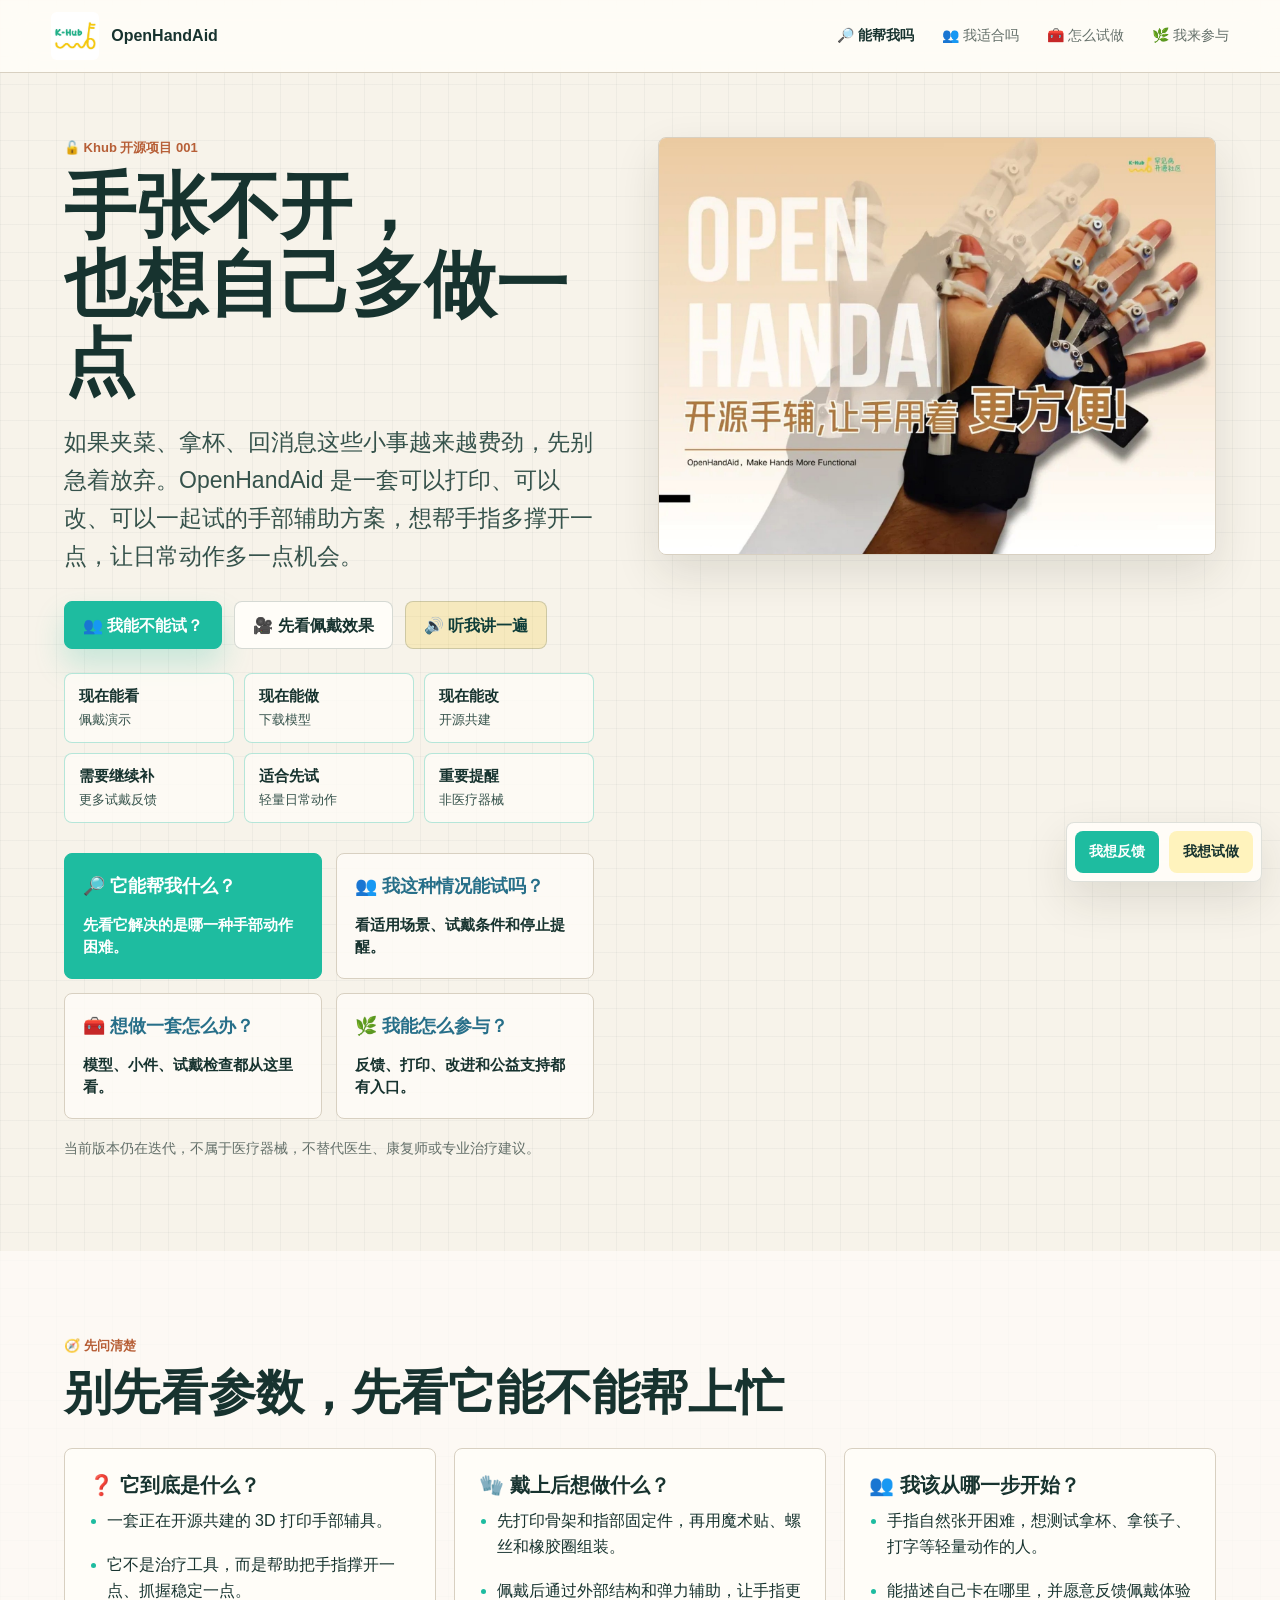
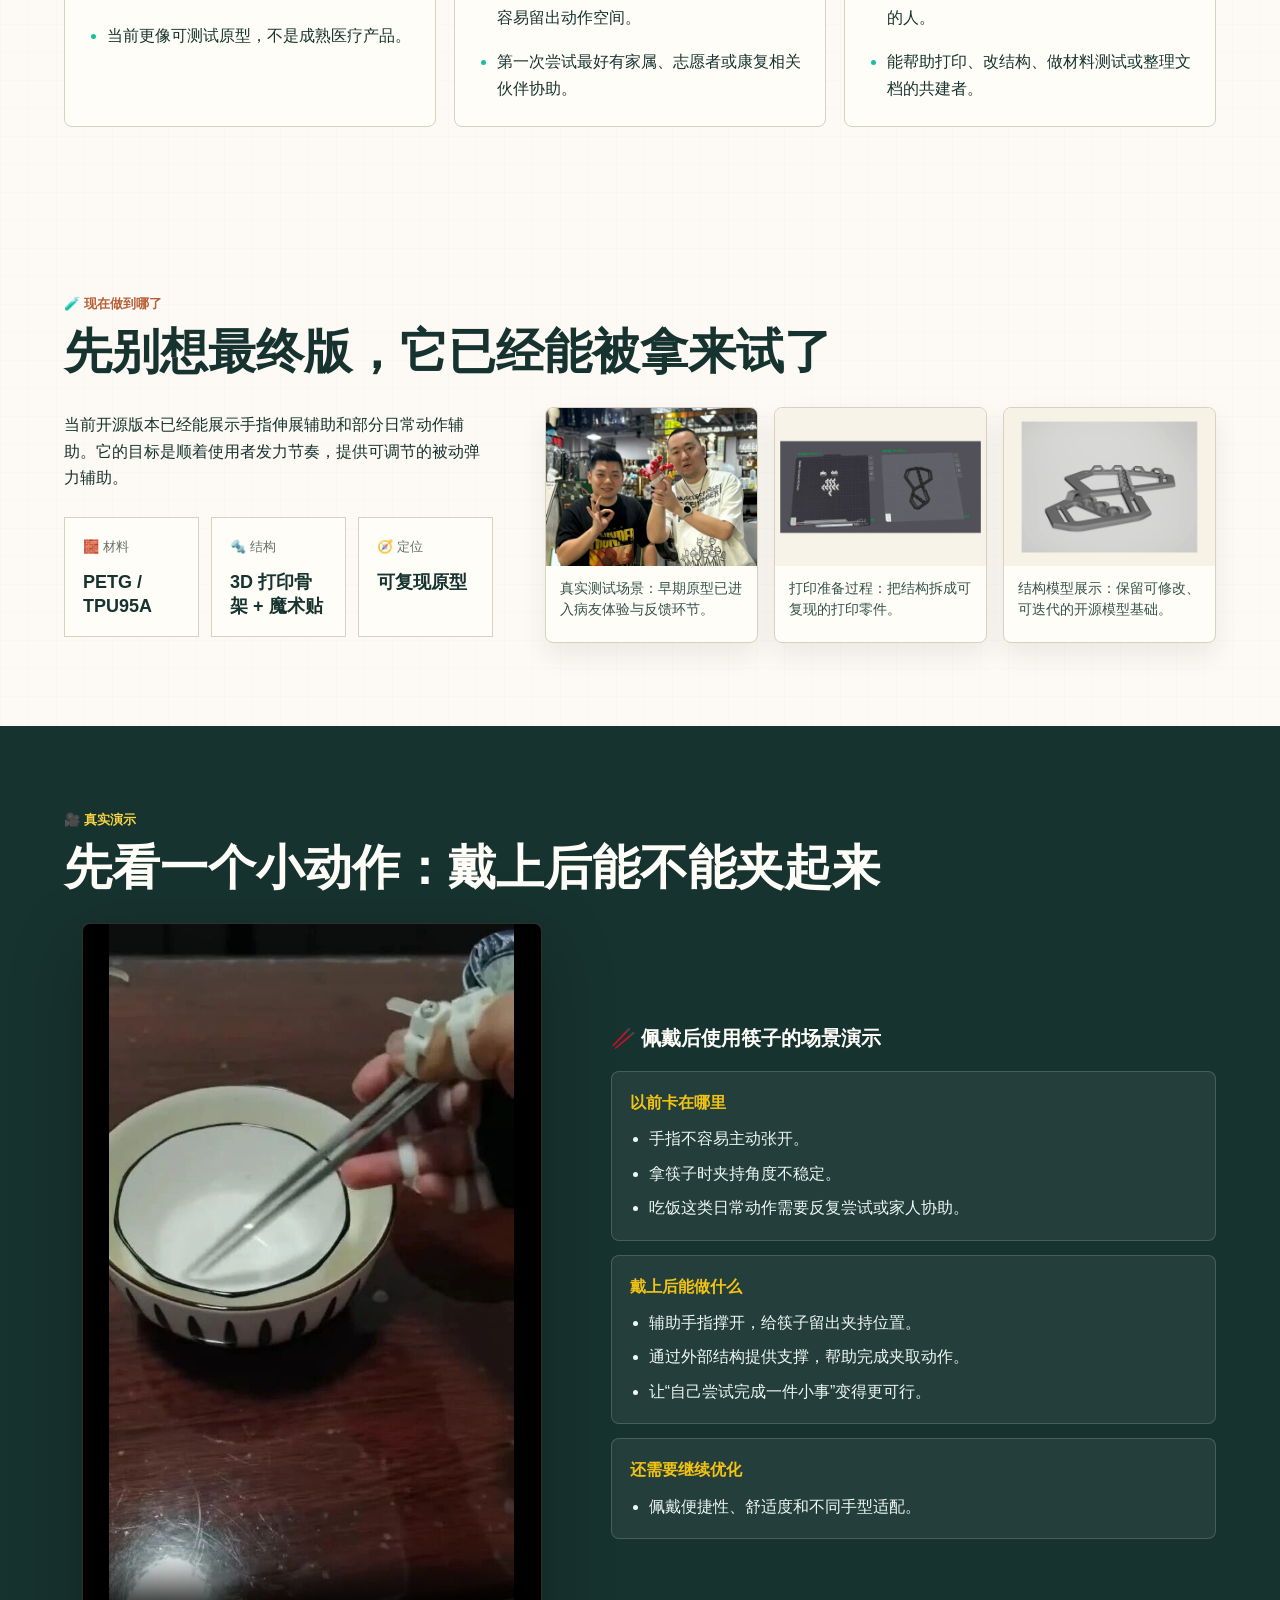
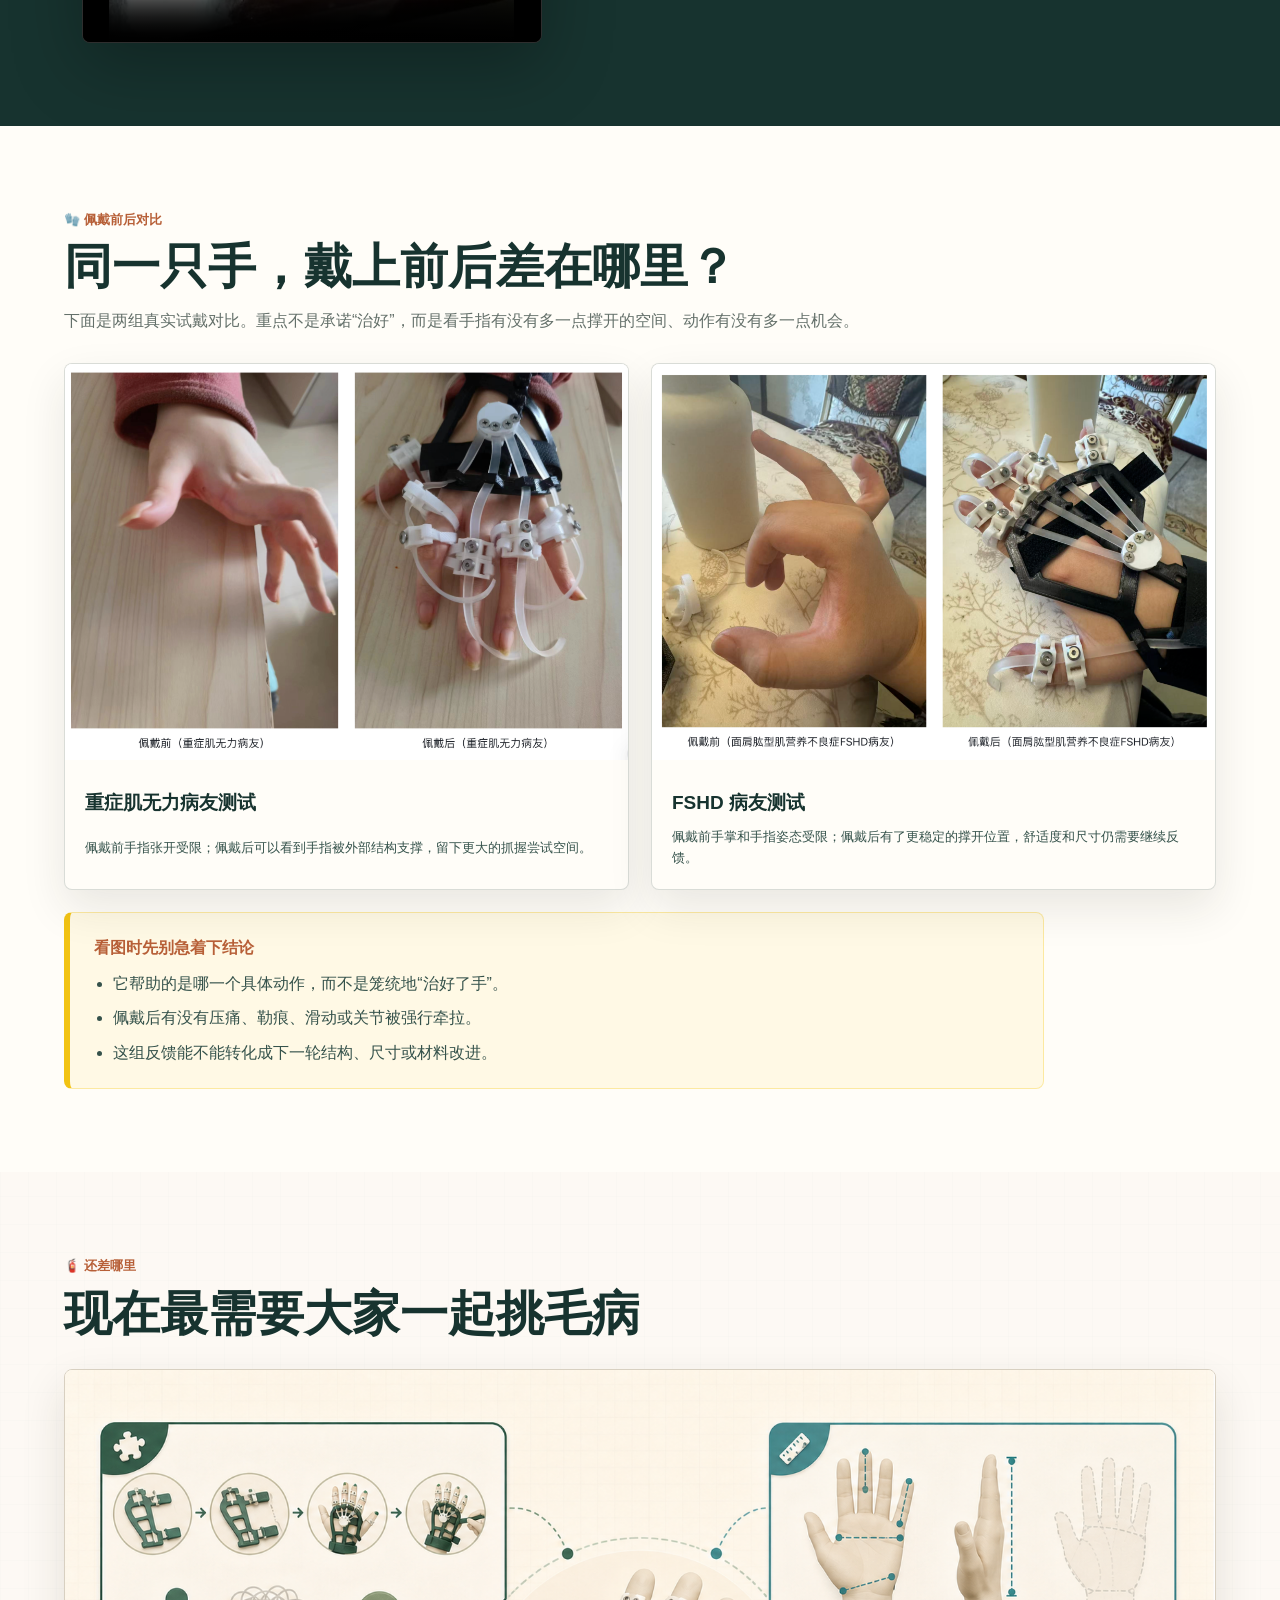
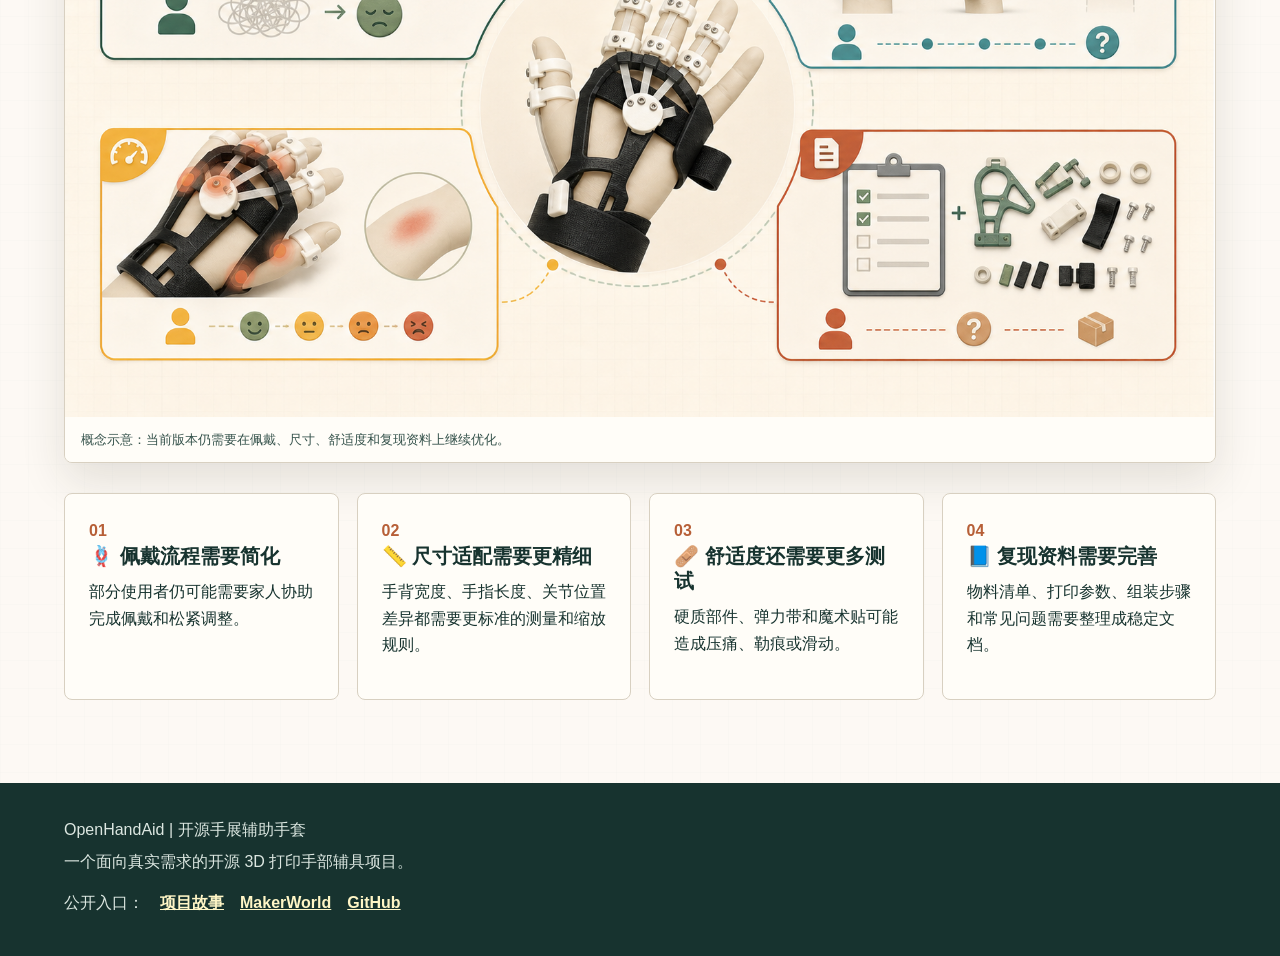
==== commit 42861bde: "Publish patient-facing page updates" ====
--- a/index.html
+++ b/index.html
@@ -8,7 +8,7 @@
       name="description"
       content="OpenHandAid 是一个由 Khub 罕见病开源社区发起的开源 3D 打印手部辅具项目。"
     />
-    <link rel="stylesheet" href="./styles.css?v=bom-copy-1" />
+    <link rel="stylesheet" href="./styles.css?v=patient-flow-4" />
   </head>
   <body data-active-page="project">
     <header class="topbar" aria-label="页面导航">
@@ -17,10 +17,10 @@
         <span>OpenHandAid</span>
       </a>
       <nav class="page-tabs" aria-label="页面标签">
-        <a href="#project" data-tab="project">🔎 项目</a>
-        <a href="#fit" data-tab="fit">👥 适用</a>
-        <a href="#reproduce" data-tab="reproduce">🧰 复现</a>
-        <a href="#join-status" data-tab="cobuild">🌿 共建</a>
+        <a href="#project" data-tab="project">🔎 能帮我吗</a>
+        <a href="#fit" data-tab="fit">👥 我适合吗</a>
+        <a href="#reproduce" data-tab="reproduce">🧰 怎么试做</a>
+        <a href="#join-status" data-tab="cobuild">🌿 我来参与</a>
       </nav>
     </header>
 
@@ -28,34 +28,39 @@
       <section id="project" class="hero section" data-page="project">
         <div class="hero-copy">
           <p class="eyebrow">🔓 Khub 开源项目 001</p>
-          <h1>让受限的手，<br />多一点可控感</h1>
+          <h1>手张不开，<br />也想自己多做一点</h1>
           <p class="lead">
-            OpenHandAid 是一个由病友真实需求出发的开源 3D 打印手部辅具项目。我们正在用低成本材料、可复现结构和开放协作，改进手部伸展与基础抓握辅助工具。
+            如果夹菜、拿杯、回消息这些小事越来越费劲，先别急着放弃。OpenHandAid 是一套可以打印、可以改、可以一起试的手部辅助方案，想帮手指多撑开一点，让日常动作多一点机会。
           </p>
+          <div class="hero-actions" aria-label="患者优先行动">
+            <a class="action-button primary-action" href="#fit">👥 我能不能试？</a>
+            <a class="action-button" href="#demo">🎥 先看佩戴效果</a>
+            <button class="action-button voice-button" type="button" id="listen-summary">🔊 听我讲一遍</button>
+          </div>
           <div class="project-status" aria-label="项目当前状态">
-            <span><strong>当前版本</strong> 可演示原型</span>
-            <span><strong>模型</strong> MakerWorld 已开放</span>
-            <span><strong>物料</strong> 初版可看</span>
-            <span><strong>打印参数</strong> 待完善</span>
-            <span><strong>组装教程</strong> 待完善</span>
-            <span><strong>医学属性</strong> 非医疗器械</span>
+            <span><strong>现在能看</strong> 佩戴演示</span>
+            <span><strong>现在能做</strong> 下载模型</span>
+            <span><strong>现在能改</strong> 开源共建</span>
+            <span><strong>需要继续补</strong> 更多试戴反馈</span>
+            <span><strong>适合先试</strong> 轻量日常动作</span>
+            <span><strong>重要提醒</strong> 非医疗器械</span>
           </div>
           <div class="hero-routes" aria-label="首屏行动入口">
             <a class="route-card main-route" href="#what">
-              <span>🔎 了解项目</span>
-              <strong>先看清楚它是什么、适合谁、现在做到哪一步。</strong>
+              <span>🔎 它能帮我什么？</span>
+              <strong>先看它解决的是哪一种手部动作困难。</strong>
             </a>
             <a class="route-card" href="#fit">
-              <span>👥 适用人群</span>
-              <strong>先确认适用人群、动作场景和当前边界。</strong>
+              <span>👥 我这种情况能试吗？</span>
+              <strong>看适用场景、试戴条件和停止提醒。</strong>
             </a>
             <a class="route-card" href="#reproduce">
-              <span>🧰 查看复现</span>
-              <strong>下载模型、准备物料，先把复现第一步走通。</strong>
+              <span>🧰 想做一套怎么办？</span>
+              <strong>模型、小件、试戴检查都从这里看。</strong>
             </a>
             <a class="route-card" href="#join-status">
-              <span>🌿 参与共建</span>
-              <strong>打印、开发、研究和公益支持，都能找到入口。</strong>
+              <span>🌿 我能怎么参与？</span>
+              <strong>反馈、打印、改进和公益支持都有入口。</strong>
             </a>
           </div>
           <p class="notice">
@@ -72,32 +77,32 @@
 
       <section id="what" class="section intro" data-page="project">
         <div class="section-title">
-          <p class="eyebrow">🧭 这是什么</p>
-          <h2>一个开源的 3D 打印手部辅具项目</h2>
+          <p class="eyebrow">🧭 先问清楚</p>
+          <h2>别先看参数，先看它能不能帮上忙</h2>
         </div>
         <div class="intro-grid">
           <article>
-            <h3>🧩 真实需求</h3>
+            <h3>❓ 它到底是什么？</h3>
             <ul class="key-points">
-              <li>面向 FSHD、CMT、MG、ALS 等相关病友</li>
-              <li>关注吃饭、拿水杯、打字、回微信等日常动作</li>
-              <li>从真实生活困难出发，不先从技术出发</li>
+              <li>一套正在开源共建的 3D 打印手部辅具。</li>
+              <li>它不是治疗工具，而是帮助把手指撑开一点、抓握稳定一点。</li>
+              <li>当前更像可测试原型，不是成熟医疗产品。</li>
             </ul>
           </article>
           <article>
-            <h3>🧤 当前方案</h3>
+            <h3>🧤 戴上后想做什么？</h3>
             <ul class="key-points">
-              <li>3D 打印骨架提供基础支撑</li>
-              <li>柔性固定结构、魔术贴和弹力带辅助调节</li>
-              <li>支持部分伸展、轻量抓握、夹取和撑开动作</li>
+              <li>先打印骨架和指部固定件，再用魔术贴、螺丝和橡胶圈组装。</li>
+              <li>佩戴后通过外部结构和弹力辅助，让手指更容易留出动作空间。</li>
+              <li>第一次尝试最好有家属、志愿者或康复相关伙伴协助。</li>
             </ul>
           </article>
           <article>
-            <h3>🌱 开源共建</h3>
+            <h3>👥 我该从哪一步开始？</h3>
             <ul class="key-points">
-              <li>不同手型、病种和打印条件需要持续适配</li>
-              <li>病友反馈推动真实问题进入迭代</li>
-              <li>打印志愿者、开发者和公益伙伴共同改进</li>
+              <li>手指自然张开困难，想测试拿杯、拿筷子、打字等轻量动作的人。</li>
+              <li>能描述自己卡在哪里，并愿意反馈佩戴体验的人。</li>
+              <li>能帮助打印、改结构、做材料测试或整理文档的共建者。</li>
             </ul>
           </article>
         </div>
@@ -105,8 +110,8 @@
 
       <section id="fit" class="section fit" data-page="fit">
         <div class="section-title">
-          <p class="eyebrow">👥 适用人群</p>
-          <h2>哪些人群可以关注，哪些动作值得测试</h2>
+          <p class="eyebrow">👥 我适合吗？</p>
+          <h2>先拿一个具体动作来判断</h2>
         </div>
         <figure class="concept-figure">
           <img src="./assets/concept-fit-scenes.png" alt="佩戴手部辅具后进行拿杯、用筷子、打字和使用手机等日常动作的概念示意图" />
@@ -114,7 +119,7 @@
         </figure>
         <div class="split">
           <div class="copy-block">
-            <h3>✅ 可能适合关注的人群</h3>
+            <h3>✅ 可以先来了解的人</h3>
             <div class="condition-tags" aria-label="相关病症或状态示例">
               <span>FSHD 面肩肱型肌营养不良</span>
               <span>CMT 腓骨肌萎缩症</span>
@@ -131,7 +136,7 @@
             </ul>
           </div>
           <div class="copy-block use-scenes">
-            <h3>🎯 重点改善的动作场景</h3>
+            <h3>🎯 先别想太大，先试这些小动作</h3>
             <ul>
               <li>手掌撑开、手指伸展。</li>
               <li>拿杯、拿碗、拿筷子等轻量抓握。</li>
@@ -140,12 +145,43 @@
             </ul>
           </div>
         </div>
+        <div class="patient-steps" aria-label="患者尝试前的三步判断">
+          <article>
+            <span>第一步</span>
+            <h3>先说清楚卡在哪里</h3>
+            <p>比如拿杯、拿筷子、打字、撑开手掌。不要一开始就期待它解决所有手部问题。</p>
+          </article>
+          <article>
+            <span>第二步</span>
+            <h3>先试一小会儿</h3>
+            <p>观察有没有压痛、勒痕、滑动、麻木或明显不适，记录是哪一个位置不舒服。</p>
+          </article>
+          <article>
+            <span>第三步</span>
+            <h3>把真实感觉说回来</h3>
+            <p>你的真实反馈会决定下一轮改结构、改材料、改尺寸，还是改佩戴流程。</p>
+          </article>
+        </div>
+        <div class="patient-faq" aria-label="患者常见问题">
+          <details open>
+            <summary>它能恢复肌肉功能吗？</summary>
+            <p>不能。它只是尝试通过外部结构和弹力辅助，让某些轻量动作更容易尝试，不替代治疗和康复方案。</p>
+          </details>
+          <details>
+            <summary>我可以直接自己打印使用吗？</summary>
+            <p>可以先了解模型和材料，但第一次佩戴不建议独自尝试。最好有人帮你观察松紧、压痛、皮肤状态和动作是否稳定。</p>
+          </details>
+          <details>
+            <summary>什么情况要停止使用？</summary>
+            <p>出现疼痛、麻木、明显勒痕、皮肤破损、关节被强行牵拉，或者医生明确不建议佩戴外部辅具时，应停止使用。</p>
+          </details>
+        </div>
       </section>
 
       <section id="current" class="section current" data-page="project">
         <div class="section-title">
-          <p class="eyebrow">🧪 这一代做到什么</p>
-          <h2>当前版本已经能演示哪些能力</h2>
+          <p class="eyebrow">🧪 现在做到哪了</p>
+          <h2>先别想最终版，它已经能被拿来试了</h2>
         </div>
         <div class="feature-row">
           <div class="feature-copy">
@@ -187,7 +223,7 @@
       <section id="demo" class="section demo" data-page="project">
         <div class="section-title">
           <p class="eyebrow">🎥 真实演示</p>
-          <h2>从一个生活动作，看见继续迭代的价值</h2>
+          <h2>先看一个小动作：戴上后能不能夹起来</h2>
         </div>
         <div class="video-panel">
           <div class="video-frame">
@@ -230,10 +266,42 @@
         </div>
       </section>
 
+      <section id="compare" class="section compare" data-page="project">
+        <div class="section-title">
+          <p class="eyebrow">🧤 佩戴前后对比</p>
+          <h2>同一只手，戴上前后差在哪里？</h2>
+          <p class="section-lead">下面是两组真实试戴对比。重点不是承诺“治好”，而是看手指有没有多一点撑开的空间、动作有没有多一点机会。</p>
+        </div>
+        <div class="compare-layout">
+          <figure class="compare-card">
+            <img src="./assets/before-after-myasthenia-gravis.png" alt="重症肌无力病友佩戴 OpenHandAid 前后的手部状态对比" />
+            <figcaption>
+              <strong>重症肌无力病友测试</strong>
+              <span>佩戴前手指张开受限；佩戴后可以看到手指被外部结构支撑，留下更大的抓握尝试空间。</span>
+            </figcaption>
+          </figure>
+          <figure class="compare-card">
+            <img src="./assets/before-after-fshd.png" alt="FSHD 病友佩戴 OpenHandAid 前后的手部状态对比" />
+            <figcaption>
+              <strong>FSHD 病友测试</strong>
+              <span>佩戴前手掌和手指姿态受限；佩戴后有了更稳定的撑开位置，舒适度和尺寸仍需要继续反馈。</span>
+            </figcaption>
+          </figure>
+        </div>
+        <div class="compare-note">
+          <span>看图时先别急着下结论</span>
+          <ul>
+            <li>它帮助的是哪一个具体动作，而不是笼统地“治好了手”。</li>
+            <li>佩戴后有没有压痛、勒痕、滑动或关节被强行牵拉。</li>
+            <li>这组反馈能不能转化成下一轮结构、尺寸或材料改进。</li>
+          </ul>
+        </div>
+      </section>
+
       <section id="pain" class="section pain" data-page="project">
         <div class="section-title">
-          <p class="eyebrow">🧯 下一步要改进什么</p>
-          <h2>把当前难点讲清楚，下一轮迭代才有方向</h2>
+          <p class="eyebrow">🧯 还差哪里</p>
+          <h2>现在最需要大家一起挑毛病</h2>
         </div>
         <figure class="concept-figure">
           <img src="./assets/concept-iteration-gaps.png" alt="佩戴步骤、尺寸测量、舒适度和复现资料等迭代问题的概念示意图" />
@@ -292,12 +360,36 @@
           <article><h3>📘 制作复现</h3><p>完善物料清单、打印参数、组装教程和常见问题。</p></article>
           <article><h3>⚙️ 高阶探索</h3><p>线控、电控、肌电等方向，但不能明显增加使用负担。</p></article>
         </div>
+        <div class="tech-backlog" aria-label="开发者待解决问题">
+          <div class="subsection-title">
+            <span>开发者优先看</span>
+            <h3>现在最值得一起解决的技术难点</h3>
+          </div>
+          <div class="backlog-grid">
+            <article>
+              <strong>尺寸参数化</strong>
+              <p>把手背宽度、指长、关节位置转成更容易调整的模型参数。</p>
+            </article>
+            <article>
+              <strong>佩戴独立性</strong>
+              <p>减少绑带步骤，让单手能力受限的使用者更少依赖他人协助。</p>
+            </article>
+            <article>
+              <strong>材料替代验证</strong>
+              <p>记录 PETG、TPU、包覆层、弹力件在舒适度和耐用性上的差异。</p>
+            </article>
+            <article>
+              <strong>复现文档</strong>
+              <p>补齐打印摆放、支撑、组装步骤、试戴检查和常见问题。</p>
+            </article>
+          </div>
+        </div>
       </section>
 
       <section id="reproduce" class="section reproduce" data-page="reproduce">
         <div class="section-title">
-          <p class="eyebrow">🧰 复现入口</p>
-          <h2>想复现当前版本，先看这几件事</h2>
+          <p class="eyebrow">🧰 怎么用？</p>
+          <h2>想试做一套，先看这几件事</h2>
         </div>
         <div class="resource-grid">
           <article class="resource-card is-open">
@@ -314,9 +406,9 @@
           </article>
           <article class="resource-card is-open">
             <span>小件清单</span>
-            <h3>准备螺丝和绑带</h3>
+            <h3>要准备哪些小件</h3>
             <p>先把螺丝、魔术贴、橡胶圈和工具规格对齐，能减少复现时反复试错。</p>
-            <a class="text-link" href="#materials">查看物料清单</a>
+            <a class="text-link" href="#materials">看要准备什么</a>
           </article>
           <article class="resource-card is-missing">
             <span>待完善</span>
@@ -342,7 +434,7 @@
       <section id="materials" class="section bom" data-page="reproduce">
         <div class="section-title">
           <p class="eyebrow">📦 基础物料</p>
-          <h2>买对小件，复现就少卡一步</h2>
+          <h2>先买对小件，后面少卡一步</h2>
           <p class="section-lead">下面列出当前原型需要准备的小件、用途和入口。数量先按一套可演示原型估算，后续会随组装教程继续校准。</p>
         </div>
 
@@ -484,17 +576,78 @@
         </div>
         <ol class="timeline">
           <li><time>2025-05</time><span>项目启动，收集病友真实需求。</span></li>
-          <li><time>2025</time><span>孙大卫老师团队启动火种版本，完成多轮原型验证。</span></li>
-          <li><time>2026-01</time><span>模型在 MakerWorld 开源发布，Khub 发布项目介绍推文。</span></li>
+          <li><time>2025</time><span>斯坦星球 ideaLab 启动火种版本，完成多轮原型验证。</span></li>
+          <li><time>2026-01</time><span>模型公开发布，项目故事同步对外介绍。</span></li>
           <li><time>2026-05-14</time><span>第二次交接会议，南京医科大学团队接力下一轮迭代。</span></li>
           <li><time>下一阶段</time><span>持续补充版本说明、测试反馈、组装教程和迭代方向。</span></li>
         </ol>
       </section>
 
+      <section id="sources" class="section source-kit" data-page="cobuild">
+        <div class="section-title">
+          <p class="eyebrow">📣 下一步去哪里</p>
+          <h2>想继续了解、下载或参与，直接从这里走</h2>
+          <p class="section-lead">不用翻聊天记录，也不用先懂技术。想看故事、下载模型、提交反馈或一起改进，都有对应入口。</p>
+        </div>
+        <div class="source-grid" aria-label="公开资料入口">
+          <article class="source-card feature-source">
+            <div>
+              <span>先了解</span>
+              <h3>从这个故事开始</h3>
+              <p>想知道这个手辅为什么会出现、它最初想回应什么需求，可以先看完整项目故事。</p>
+            </div>
+            <a class="text-link" href="https://mp.weixin.qq.com/s/dx6Q4wn3-JW0ilBO8dEmOA" target="_blank" rel="noreferrer">看项目故事</a>
+          </article>
+          <article class="source-card qr-card">
+            <span>看后续</span>
+            <h3>关注后面的测试和迭代</h3>
+            <img src="https://open.weixin.qq.com/qr/code?username=gh_a61b645d554c" alt="Khub 公众号二维码" />
+            <p>后续版本、测试招募和共建消息会继续更新。</p>
+          </article>
+          <article class="source-card">
+            <span>想试做</span>
+            <h3>先下载模型</h3>
+            <p>会 3D 打印的伙伴，可以先从模型页开始复现，再把遇到的问题反馈回来。</p>
+            <a class="text-link" href="https://makerworld.com.cn/zh/models/2005480-kai-yuan-shou-zhan-fu-zhu-shou-tao?appSharePlatform=wx#profileId-2234460" target="_blank" rel="noreferrer">下载模型</a>
+          </article>
+          <article class="source-card">
+            <span>想一起改</span>
+            <h3>去看开源仓库</h3>
+            <p>结构、材料、尺寸、文档、测试反馈都可以继续往仓库里沉淀。</p>
+            <a class="text-link" href="https://github.com/Amasun93/open-hand-aid" target="_blank" rel="noreferrer">参与改进</a>
+          </article>
+        </div>
+        <div class="request-panel" aria-label="参与方式提示">
+          <div class="request-copy">
+            <span>不用等到很专业</span>
+            <h3>你给出的一个小反馈，也可能变成下一版改动</h3>
+            <p>这个项目最需要的不是一句“很好”，而是更具体的真实情况：哪个动作卡住、哪里勒、哪里滑、哪一步装不上。</p>
+          </div>
+          <div class="request-grid">
+            <article>
+              <strong>病友 / 家属</strong>
+              <p>说清楚想完成哪个动作，以及现在卡在什么地方。</p>
+            </article>
+            <article>
+              <strong>打印志愿者</strong>
+              <p>把模型打印出来，记录支撑、材料、螺丝和组装问题。</p>
+            </article>
+            <article>
+              <strong>开发者 / 研究者</strong>
+              <p>帮忙改尺寸参数、材料方案、佩戴流程和复现文档。</p>
+            </article>
+            <article>
+              <strong>公益伙伴</strong>
+              <p>支持打印、材料、测试组织和病友家庭对接。</p>
+            </article>
+          </div>
+        </div>
+      </section>
+
       <section id="need" class="section feedback" data-page="cobuild">
         <div class="section-title">
           <p class="eyebrow">💬 真实反馈</p>
-          <h2>让需求和改进建议进入下一轮迭代</h2>
+          <h2>别人试完，哪些地方真的变了？</h2>
         </div>
         <div class="feedback-grid">
           <figure>
@@ -510,14 +663,14 @@
 
       <section id="join-status" class="section handoff" data-page="cobuild">
         <div class="section-title">
-          <p class="eyebrow">🧭 当前接力</p>
-          <h2>当前项目进展与接力团队</h2>
+          <p class="eyebrow">🧭 谁在接力</p>
+          <h2>这不是一个人做完的项目</h2>
         </div>
         <div class="cobuild-strip" aria-label="参与方式概览">
-          <a href="#join"><strong>病友反馈</strong><span>提交动作困难和测试意向</span></a>
-          <a href="#join"><strong>打印复现</strong><span>复现模型并反馈打印问题</span></a>
-          <a href="#roadmap"><strong>开发迭代</strong><span>参与结构、材料和文档优化</span></a>
-          <a href="#join"><strong>公益支持</strong><span>支持材料、打印和对接资源</span></a>
+          <a href="#join"><strong>我想反馈</strong><span>提交动作困难和测试意向</span></a>
+          <a href="#join"><strong>我会打印</strong><span>复现模型并反馈打印问题</span></a>
+          <a href="#roadmap"><strong>我能改进</strong><span>参与结构、材料和文档优化</span></a>
+          <a href="#join"><strong>我能支持</strong><span>支持材料、打印和对接资源</span></a>
         </div>
         <div class="handoff-layout">
           <ol class="handoff-steps" aria-label="项目接力进度">
@@ -528,7 +681,7 @@
             </li>
             <li>
               <time>火种开发</time>
-              <strong>孙大卫老师团队 第一代原型</strong>
+              <strong>斯坦星球 ideaLab 第一代原型</strong>
               <span>把需求转化为可打印、可组装、可演示的当前版本。</span>
             </li>
             <li>
@@ -545,11 +698,10 @@
           <div class="handoff-teams" aria-label="团队接力关系">
             <article>
               <span>01 火种版本</span>
-              <h3>孙大卫老师团队</h3>
+              <h3>斯坦星球 ideaLab</h3>
               <p>完成从需求理解到可用原型的早期探索，让项目有了第一批可复现材料。</p>
               <ul>
-                <li>方案推进：孙大卫老师</li>
-                <li>设计、制作与测试：陈嘉琪、蒲新仪</li>
+                <li>孙大卫老师团队</li>
               </ul>
             </article>
             <article>
@@ -577,19 +729,20 @@
 
       <section id="join" class="section join" data-page="cobuild">
         <div class="section-title">
-          <p class="eyebrow">🤝 参与入口</p>
-          <h2>你可以从这里参与共建</h2>
+          <p class="eyebrow">🤝 我也想参与！</p>
+          <h2>别只围观，选一个你能做的入口</h2>
+          <p class="section-lead">这里暂时不放临时个人二维码，避免大家跑错入口。等 Khub 确认统一表单、小助手和分流规则后，会在这里放正式入口。</p>
         </div>
         <div class="join-grid">
           <article class="join-card">
             <h3>🧡 病友 / 家属</h3>
             <p>提交手部使用困难、希望改善的动作、手型信息和测试意向。</p>
-            <div class="placeholder">需求收集入口即将开放</div>
+            <div class="placeholder">统一反馈入口整理中</div>
           </article>
           <article class="join-card">
             <h3>🖨️ 3D 打印志愿者</h3>
             <p>帮助复现当前版本，反馈打印问题，支持病友家庭制作。</p>
-            <div class="placeholder">打印共建入口即将开放</div>
+            <div class="placeholder">打印志愿者入口整理中</div>
           </article>
           <article class="join-card">
             <h3>🛠️ 开发者 / 研究者</h3>
@@ -599,7 +752,7 @@
           <article class="join-card">
             <h3>🤝 公益组织 / 企业</h3>
             <p>支持材料、打印、物流、测试组织和病友家庭定向制作。</p>
-            <div class="placeholder">公益支持入口即将开放</div>
+            <div class="placeholder">公益支持入口整理中</div>
           </article>
         </div>
       </section>
@@ -609,7 +762,17 @@
     <footer class="footer">
       <p>OpenHandAid | 开源手展辅助手套</p>
       <p>一个面向真实需求的开源 3D 打印手部辅具项目。</p>
+      <p class="footer-links">
+        公开入口：
+        <a href="https://mp.weixin.qq.com/s/dx6Q4wn3-JW0ilBO8dEmOA" target="_blank" rel="noreferrer">项目故事</a>
+        <a href="https://makerworld.com.cn/zh/models/2005480-kai-yuan-shou-zhan-fu-zhu-shou-tao?appSharePlatform=wx#profileId-2234460" target="_blank" rel="noreferrer">MakerWorld</a>
+        <a href="https://github.com/Amasun93/open-hand-aid" target="_blank" rel="noreferrer">GitHub</a>
+      </p>
     </footer>
+    <div class="floating-actions" aria-label="快速反馈入口">
+      <a href="#join">我想反馈</a>
+      <a href="#reproduce">我想试做</a>
+    </div>
     <script>
       (() => {
         if ("scrollRestoration" in history) {
@@ -620,7 +783,7 @@
           project: ["project", "top", "what", "current", "demo", "pain"],
           fit: ["fit"],
           reproduce: ["reproduce", "materials"],
-          cobuild: ["join-status", "roadmap", "build", "progress", "join", "need"],
+          cobuild: ["join-status", "roadmap", "build", "progress", "sources", "join", "need"],
         };
         const pages = Object.keys(aliases);
         const allSections = [...document.querySelectorAll("[data-page]")];
@@ -663,6 +826,21 @@
 
         showFromHash();
         window.addEventListener("hashchange", showFromHash);
+
+        const listenButton = document.getElementById("listen-summary");
+        const summaryText = "OpenHandAid 是一个由 Khub 发起的开源手部辅具项目。它不能恢复肌肉功能，也不是医疗器械。它尝试用三维打印结构、魔术贴和弹力辅助，帮助部分手指张开困难的人测试拿杯、拿筷子、打字等轻量动作。第一次尝试最好有人协助，并记录疼痛、勒痕、滑动和尺寸不合等反馈。";
+
+        if (listenButton && "speechSynthesis" in window) {
+          listenButton.addEventListener("click", () => {
+            window.speechSynthesis.cancel();
+            const utterance = new SpeechSynthesisUtterance(summaryText);
+            utterance.lang = "zh-CN";
+            utterance.rate = 0.92;
+            window.speechSynthesis.speak(utterance);
+          });
+        } else if (listenButton) {
+          listenButton.hidden = true;
+        }
       })();
     </script>
   </body>
--- a/styles.css
+++ b/styles.css
@@ -122,6 +122,7 @@
 #what { order: 20; }
 #current { order: 30; }
 #demo { order: 40; }
+#compare { order: 45; }
 #pain { order: 50; }
 #fit { order: 10; }
 #reproduce { order: 10; }
@@ -175,6 +176,47 @@
   max-width: 720px;
   color: #35524b;
   font-size: clamp(18px, 2vw, 23px);
+}
+
+.hero-actions {
+  display: flex;
+  flex-wrap: wrap;
+  gap: 12px;
+  margin: 26px 0 8px;
+}
+
+.action-button {
+  display: inline-flex;
+  align-items: center;
+  justify-content: center;
+  min-height: 48px;
+  padding: 12px 18px;
+  border: 1px solid rgba(23, 51, 47, 0.18);
+  border-radius: 8px;
+  background: var(--paper);
+  color: var(--ink);
+  font: inherit;
+  font-weight: 900;
+  line-height: 1.2;
+  text-decoration: none;
+  cursor: pointer;
+}
+
+.primary-action {
+  border-color: var(--teal);
+  background: var(--teal);
+  color: white;
+  box-shadow: 0 16px 30px rgba(30, 188, 160, 0.22);
+}
+
+.voice-button {
+  color: #0f3e39;
+  background: rgba(242, 195, 19, 0.2);
+}
+
+.action-button:hover {
+  transform: translateY(-2px);
+  box-shadow: var(--shadow);
 }
 
 .section-lead {
@@ -408,7 +450,9 @@
 .pain-grid,
 .branch-list,
 .join-grid,
-.feedback-grid {
+.feedback-grid,
+.source-grid,
+.request-grid {
   display: grid;
   gap: 18px;
 }
@@ -532,6 +576,61 @@
   background: var(--yellow);
 }
 
+.patient-steps {
+  display: grid;
+  grid-template-columns: repeat(3, minmax(0, 1fr));
+  gap: 16px;
+  max-width: 1280px;
+  margin-top: 24px;
+}
+
+.patient-steps article {
+  padding: 22px;
+  border: 1px solid rgba(30, 188, 160, 0.28);
+  border-radius: 8px;
+  background: rgba(255, 253, 248, 0.9);
+}
+
+.patient-steps span {
+  display: inline-flex;
+  margin-bottom: 10px;
+  color: var(--rust);
+  font-size: 13px;
+  font-weight: 900;
+}
+
+.patient-steps p {
+  margin: 0;
+  color: #35524b;
+}
+
+.patient-faq {
+  display: grid;
+  gap: 12px;
+  max-width: 980px;
+  margin-top: 24px;
+}
+
+.patient-faq details {
+  border: 1px solid var(--line);
+  border-radius: 8px;
+  background: var(--paper);
+}
+
+.patient-faq summary {
+  padding: 18px 20px;
+  color: var(--ink);
+  font-size: 18px;
+  font-weight: 900;
+  cursor: pointer;
+}
+
+.patient-faq p {
+  margin: 0;
+  padding: 0 20px 20px;
+  color: #35524b;
+}
+
 ul {
   margin: 0;
   padding-left: 1.2em;
@@ -668,6 +767,71 @@
   color: #eef8f4;
 }
 
+.compare {
+  background: #fffdf8;
+}
+
+.compare-layout {
+  display: grid;
+  grid-template-columns: repeat(2, minmax(0, 1fr));
+  gap: 22px;
+  max-width: 1280px;
+}
+
+.compare-card {
+  display: grid;
+  grid-template-rows: auto minmax(118px, 1fr);
+  margin: 0;
+  overflow: hidden;
+  border: 1px solid rgba(23, 51, 47, 0.16);
+  border-radius: 8px;
+  background: var(--paper);
+  box-shadow: 0 18px 44px rgba(44, 38, 28, 0.1);
+}
+
+.compare-card img {
+  width: 100%;
+  height: auto;
+  aspect-ratio: 1080 / 760;
+  object-fit: contain;
+  background: #fff;
+}
+
+.compare-card figcaption {
+  display: grid;
+  gap: 8px;
+  padding: 18px 20px 20px;
+  color: #35524b;
+  line-height: 1.62;
+}
+
+.compare-card strong {
+  color: var(--ink);
+  font-size: 19px;
+}
+
+.compare-note {
+  max-width: 980px;
+  margin-top: 22px;
+  padding: 22px 24px;
+  border: 1px solid rgba(247, 211, 67, 0.42);
+  border-left: 6px solid var(--yellow);
+  border-radius: 8px;
+  background: rgba(247, 211, 67, 0.1);
+}
+
+.compare-note span {
+  display: inline-flex;
+  margin-bottom: 10px;
+  color: var(--rust);
+  font-weight: 900;
+}
+
+.compare-note ul {
+  margin: 0;
+  color: #35524b;
+}
+
 .pain-grid {
   grid-template-columns: repeat(4, minmax(0, 1fr));
 }
@@ -679,6 +843,41 @@
 
 .branch-list {
   grid-template-columns: repeat(3, minmax(0, 1fr));
+}
+
+.tech-backlog {
+  max-width: 1280px;
+  margin-top: 26px;
+  padding: 24px;
+  border: 1px solid rgba(23, 51, 47, 0.14);
+  border-radius: 8px;
+  background: rgba(255, 253, 248, 0.84);
+}
+
+.backlog-grid {
+  display: grid;
+  grid-template-columns: repeat(4, minmax(0, 1fr));
+  gap: 14px;
+}
+
+.backlog-grid article {
+  padding: 18px;
+  border: 1px solid rgba(39, 111, 137, 0.24);
+  border-radius: 8px;
+  background: rgba(39, 111, 137, 0.06);
+}
+
+.backlog-grid strong {
+  display: inline-flex;
+  margin-bottom: 8px;
+  color: var(--ink);
+  font-size: 17px;
+}
+
+.backlog-grid p {
+  margin: 0;
+  color: #35524b;
+  font-size: 14px;
 }
 
 .reproduce {
@@ -1032,6 +1231,133 @@
   font-weight: 900;
 }
 
+.source-kit {
+  background: #eef8f4;
+}
+
+.source-grid {
+  grid-template-columns: minmax(300px, 1.15fr) minmax(190px, 0.78fr) repeat(2, minmax(220px, 0.95fr));
+  max-width: 1280px;
+  align-items: stretch;
+}
+
+.source-card {
+  display: flex;
+  flex-direction: column;
+  min-height: 310px;
+  padding: 22px;
+  border: 1px solid rgba(23, 51, 47, 0.14);
+  border-top: 6px solid var(--teal);
+  border-radius: 8px;
+  background: var(--paper);
+  box-shadow: 0 14px 32px rgba(44, 38, 28, 0.08);
+}
+
+.source-card > span,
+.source-card div > span,
+.request-copy > span {
+  display: inline-flex;
+  width: fit-content;
+  margin-bottom: 12px;
+  padding: 5px 9px;
+  border-radius: 999px;
+  color: #0f3e39;
+  background: rgba(30, 188, 160, 0.14);
+  font-size: 12px;
+  font-weight: 900;
+}
+
+.source-card h3,
+.request-copy h3 {
+  font-size: clamp(22px, 2.2vw, 30px);
+}
+
+.source-card p,
+.request-panel p {
+  color: #35524b;
+}
+
+.source-card dl {
+  display: grid;
+  gap: 9px;
+  margin: 4px 0 0;
+}
+
+.source-card dl div {
+  display: grid;
+  grid-template-columns: 74px minmax(0, 1fr);
+  gap: 10px;
+}
+
+.source-card dt {
+  color: var(--muted);
+  font-size: 13px;
+  font-weight: 800;
+}
+
+.source-card dd {
+  margin: 0;
+  color: var(--ink);
+  font-weight: 800;
+}
+
+.feature-source {
+  border-top-color: var(--yellow);
+}
+
+.feature-source .text-link {
+  margin-top: auto;
+}
+
+.qr-card img {
+  width: min(170px, 100%);
+  aspect-ratio: 1;
+  margin: 6px 0 14px;
+  border: 1px solid var(--line);
+  border-radius: 8px;
+  background: white;
+  object-fit: contain;
+}
+
+.request-panel {
+  display: grid;
+  grid-template-columns: minmax(280px, 0.8fr) minmax(560px, 1.2fr);
+  gap: 22px;
+  max-width: 1280px;
+  margin-top: 22px;
+  padding: 24px;
+  border: 1px solid rgba(23, 51, 47, 0.14);
+  border-radius: 8px;
+  background: rgba(255, 253, 248, 0.9);
+}
+
+.request-copy {
+  align-self: center;
+}
+
+.request-grid {
+  grid-template-columns: repeat(2, minmax(0, 1fr));
+}
+
+.request-grid article {
+  padding: 18px;
+  border: 1px solid rgba(30, 188, 160, 0.24);
+  border-radius: 8px;
+  background: rgba(30, 188, 160, 0.07);
+}
+
+.request-grid strong {
+  display: inline-flex;
+  margin-bottom: 8px;
+  color: var(--ink);
+  font-size: 17px;
+}
+
+.request-grid p {
+  margin: 0;
+  font-size: 14px;
+}
+
 .feedback-grid {
   grid-template-columns: repeat(2, minmax(0, 1fr));
 }
@@ -1190,6 +1516,52 @@
   margin-bottom: 6px;
 }
 
+.footer-links {
+  display: flex;
+  flex-wrap: wrap;
+  gap: 10px 16px;
+  margin-top: 14px;
+}
+
+.footer-links a {
+  color: #fff6c6;
+  font-weight: 800;
+}
+
+.floating-actions {
+  position: fixed;
+  right: 18px;
+  bottom: 18px;
+  z-index: 30;
+  display: flex;
+  gap: 10px;
+  padding: 8px;
+  border: 1px solid rgba(23, 51, 47, 0.14);
+  border-radius: 8px;
+  background: rgba(255, 253, 248, 0.92);
+  box-shadow: var(--shadow);
+  backdrop-filter: blur(12px);
+}
+
+.floating-actions a {
+  display: inline-flex;
+  align-items: center;
+  justify-content: center;
+  min-height: 42px;
+  padding: 9px 14px;
+  border-radius: 8px;
+  background: var(--teal);
+  color: white;
+  font-size: 14px;
+  font-weight: 900;
+  text-decoration: none;
+}
+
+.floating-actions a:last-child {
+  color: var(--ink);
+  background: #fff3bd;
+}
+
 @media (max-width: 1180px) {
   .hero,
   .split,
@@ -1197,6 +1569,7 @@
   .materials-overview,
   .bom-layout,
   .handoff-layout,
+  .request-panel,
   .video-panel {
     grid-template-columns: 1fr;
   }
@@ -1219,6 +1592,10 @@
   .intro-grid,
   .branch-list,
   .handoff-teams,
+  .source-grid,
+  .compare-layout,
+  .patient-steps,
+  .backlog-grid,
   .resource-grid,
   .bom-items {
     grid-template-columns: repeat(2, minmax(0, 1fr));
@@ -1239,7 +1616,8 @@
   .project-status,
   .resource-grid,
   .handoff-teams,
-  .cobuild-strip {
+  .cobuild-strip,
+  .request-grid {
     grid-template-columns: repeat(2, minmax(0, 1fr));
   }
 }
@@ -1280,6 +1658,11 @@
   .intro-grid,
   .branch-list,
   .handoff-teams,
+  .source-grid,
+  .compare-layout,
+  .request-grid,
+  .patient-steps,
+  .backlog-grid,
   .pain-grid,
   .join-grid,
     .feedback-grid,
@@ -1338,6 +1721,16 @@
   .material-card.featured figcaption {
     grid-template-columns: 1fr;
   }
+
+  .floating-actions {
+    left: 10px;
+    right: 10px;
+    bottom: 10px;
+  }
+
+  .floating-actions a {
+    flex: 1;
+  }
 }
 
 @media (max-width: 480px) {
@@ -1354,6 +1747,8 @@
   .fit .copy-block,
   .route-card,
   .resource-card,
+  .source-card,
+  .patient-steps article,
   .join-card,
   .bom-card,
   .intro-grid article,
@@ -1361,7 +1756,16 @@
   .branch-list article,
   .handoff-teams article,
   .handoff-steps li,
-  .cobuild-strip a {
+  .cobuild-strip a,
+  .request-panel,
+  .request-grid article,
+  .tech-backlog,
+  .backlog-grid article {
     padding: 18px;
   }
-}
+
+  .hero-actions {
+    display: grid;
+    grid-template-columns: 1fr;
+  }
+}
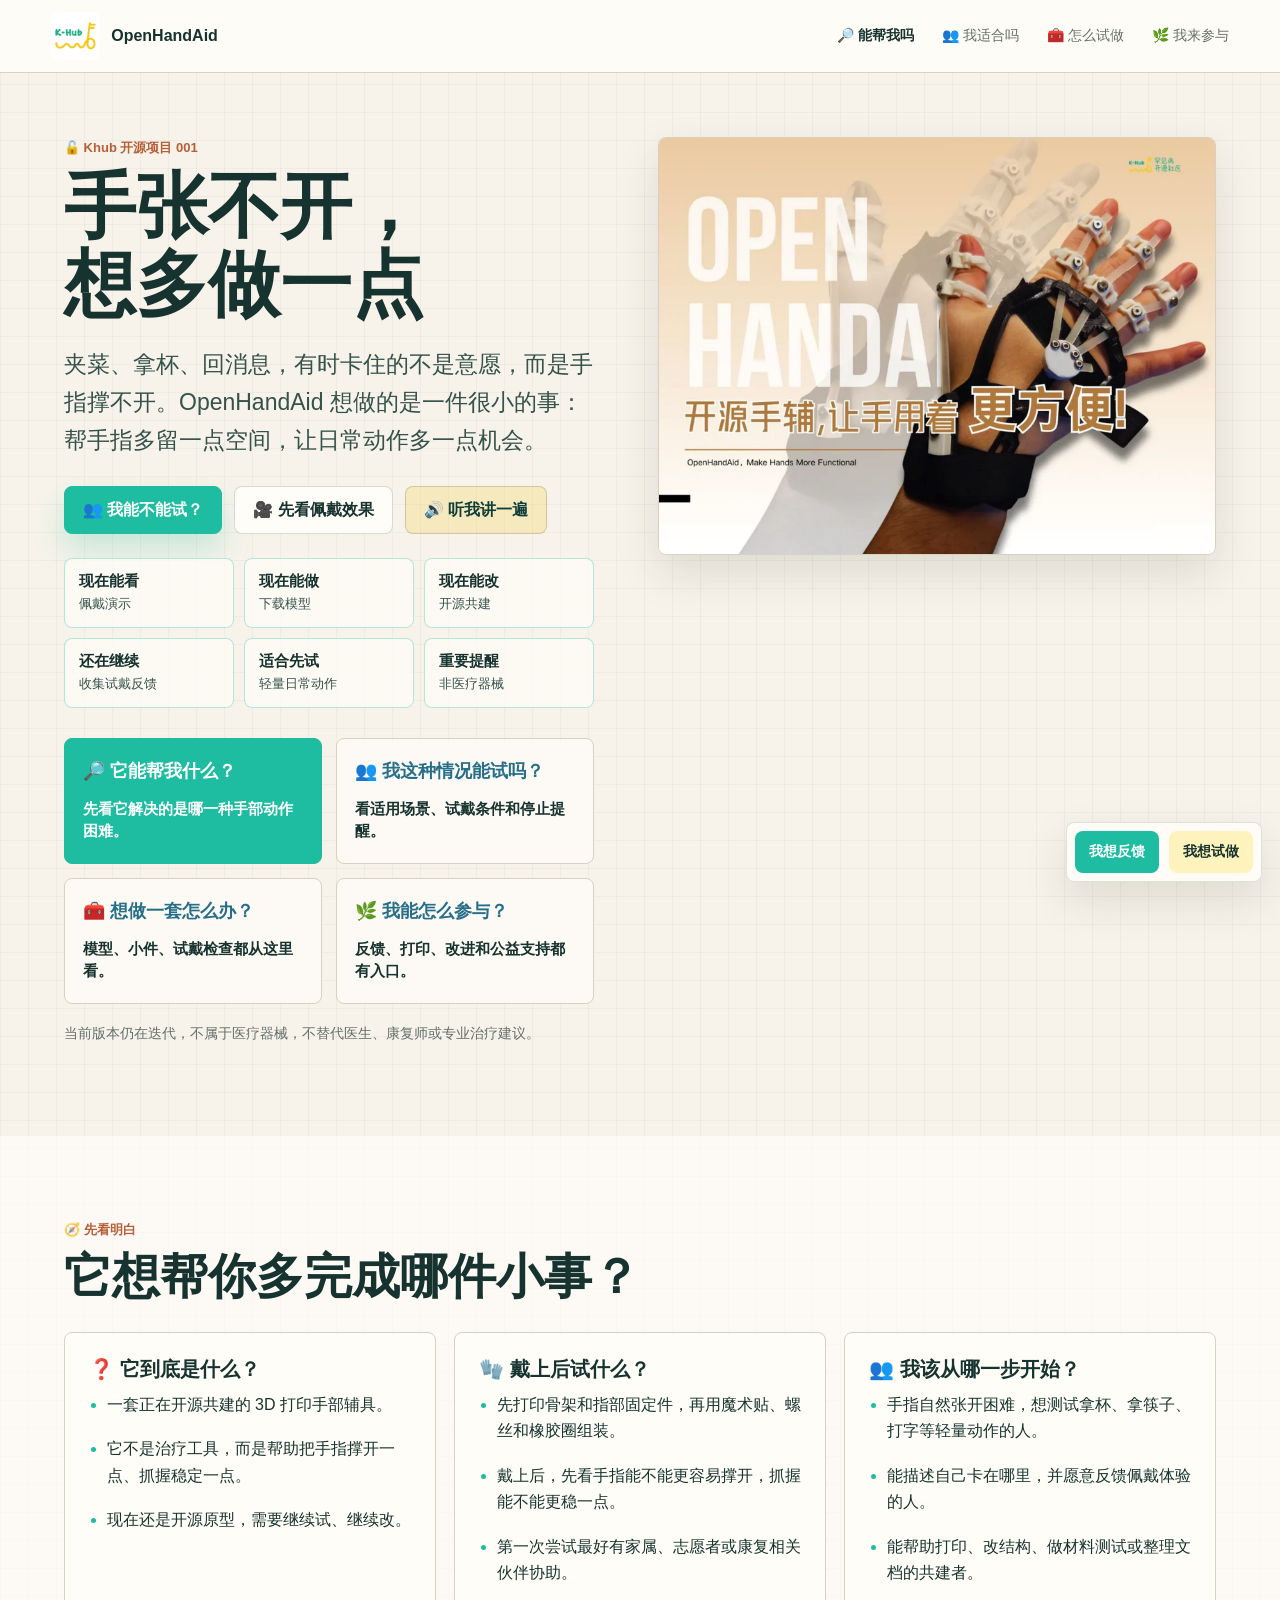
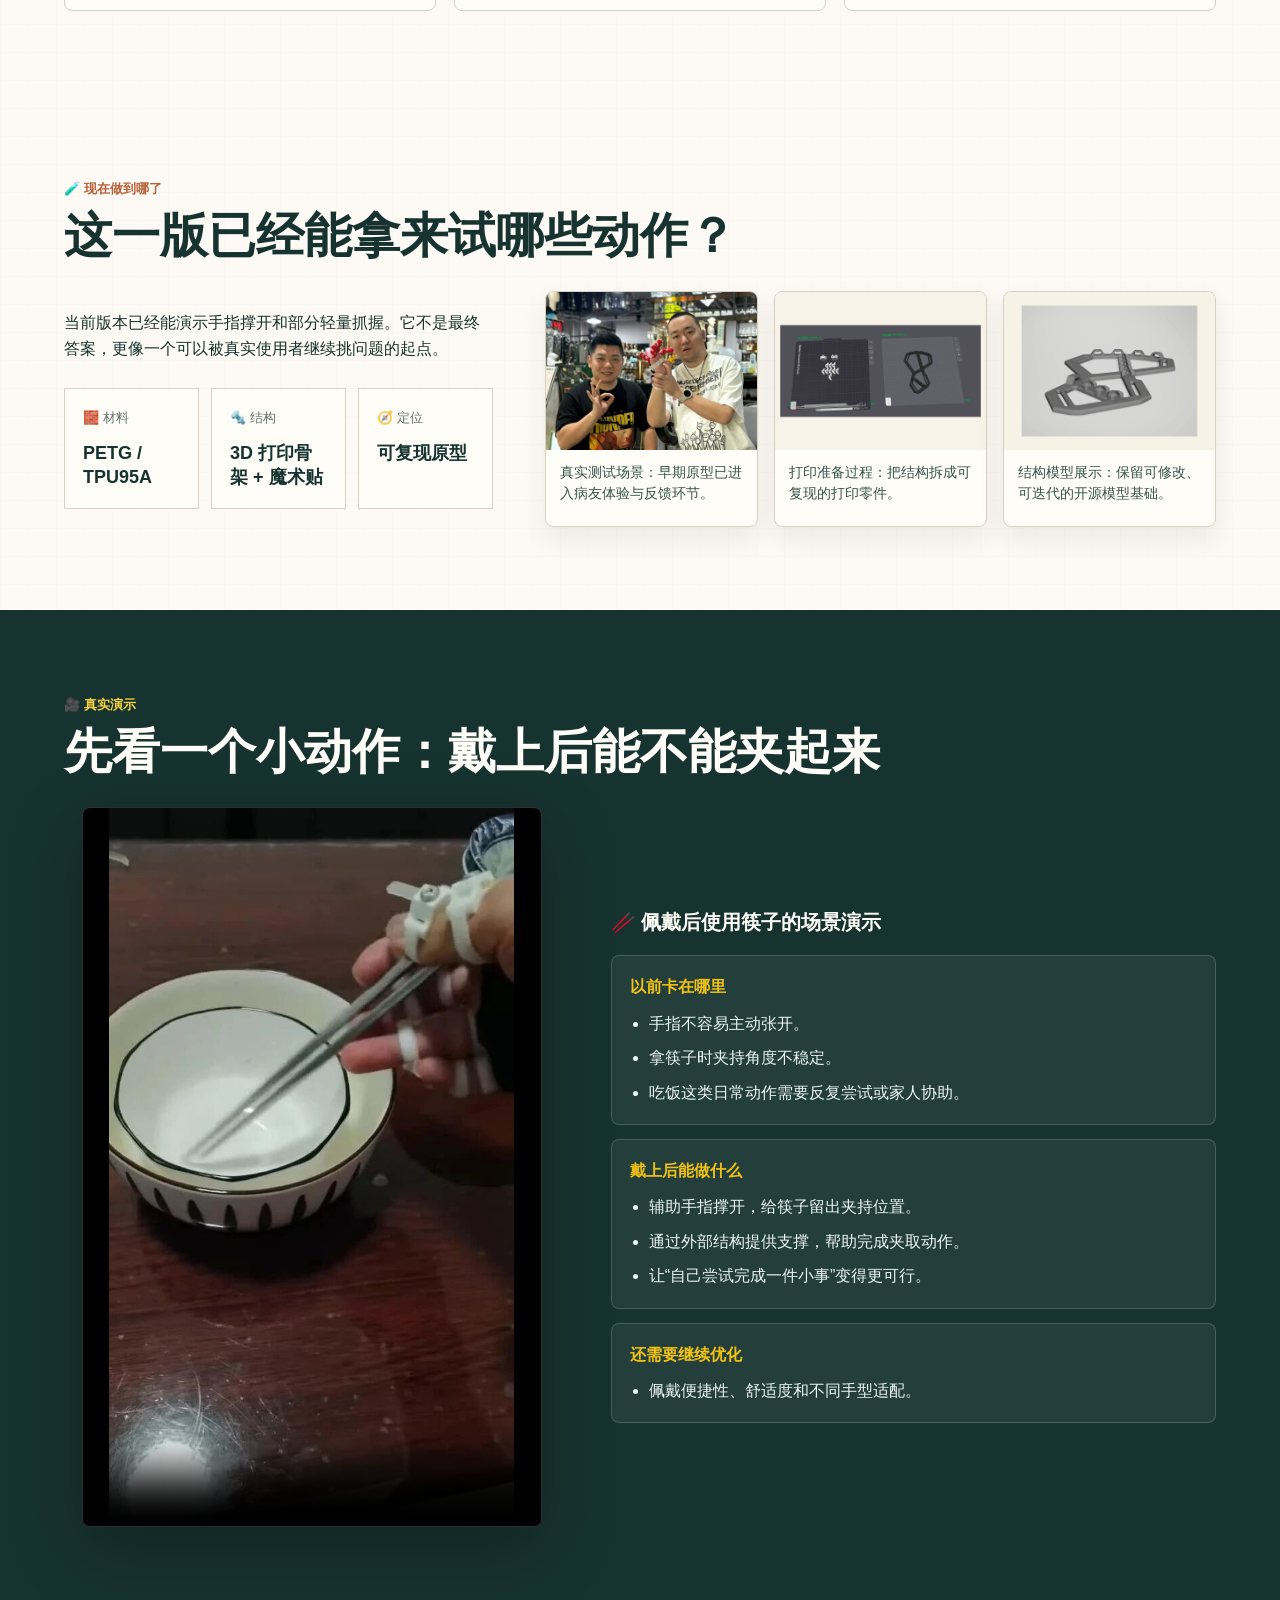
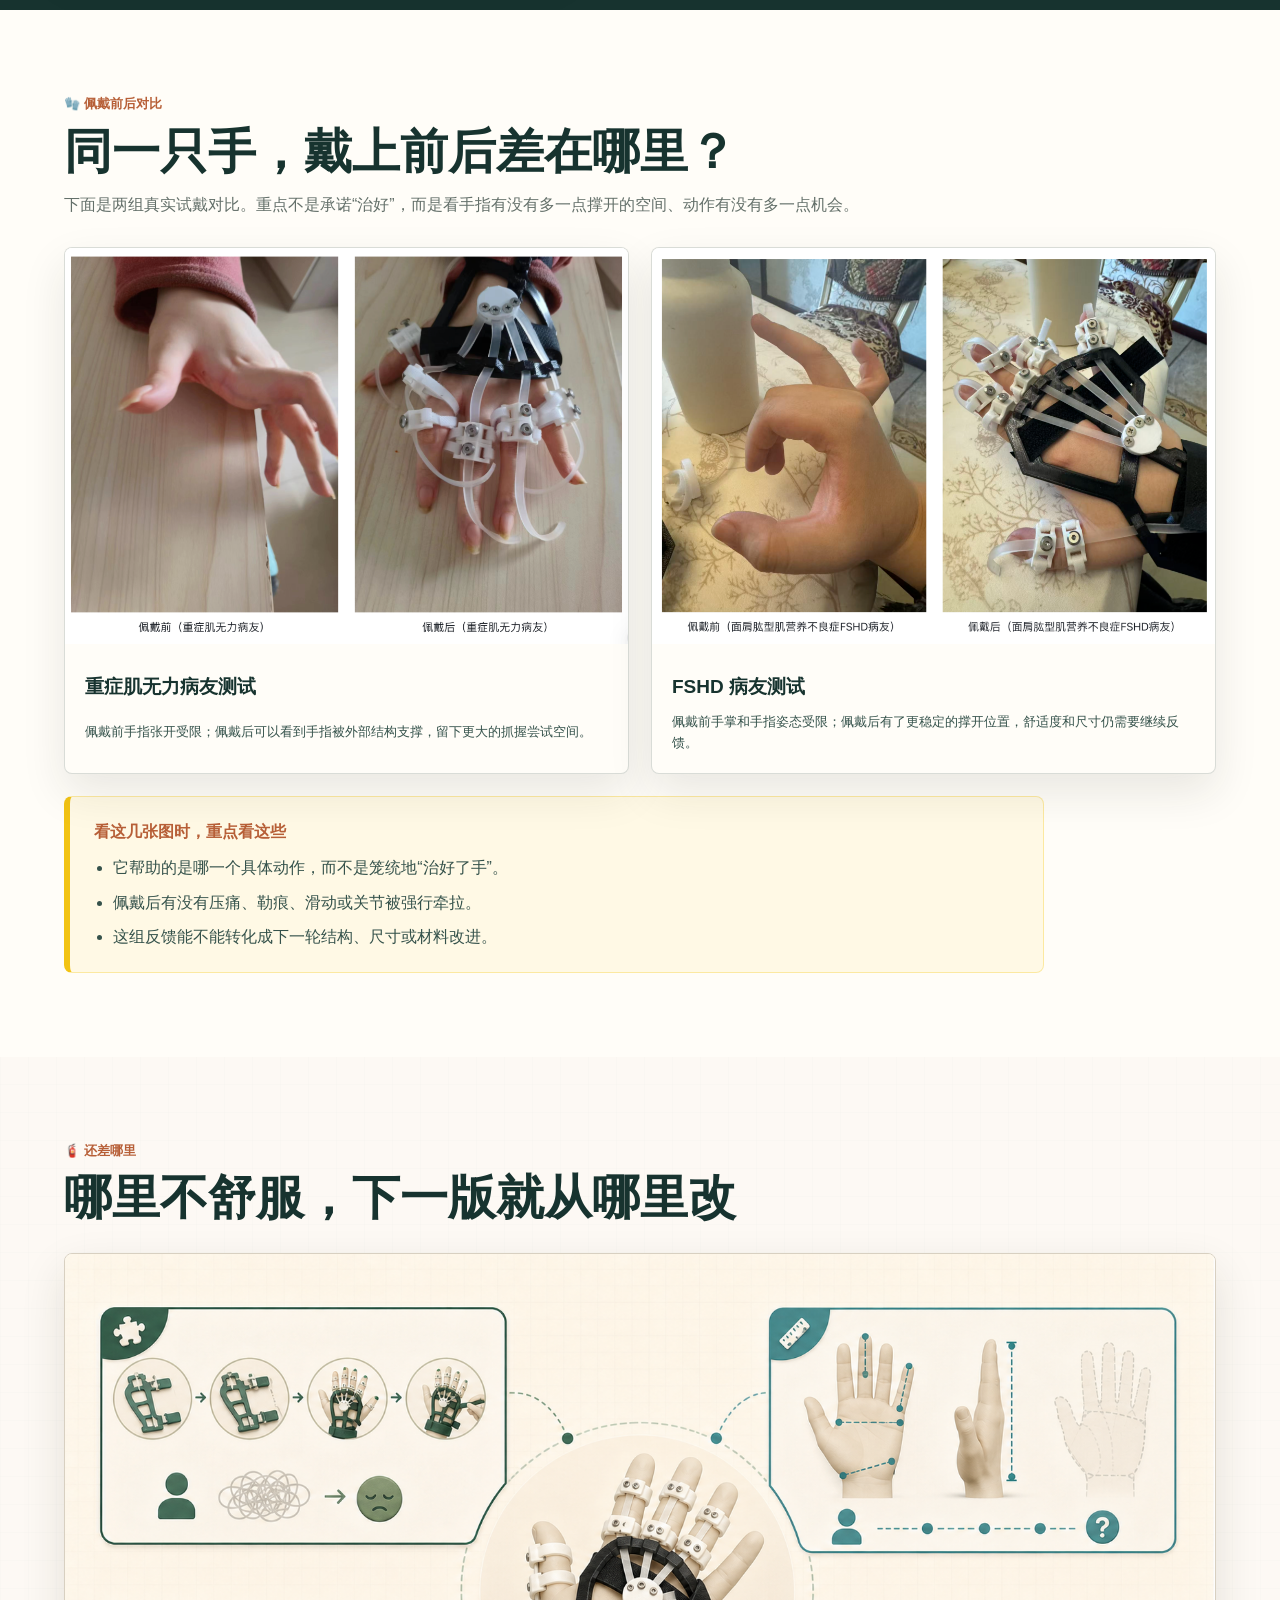
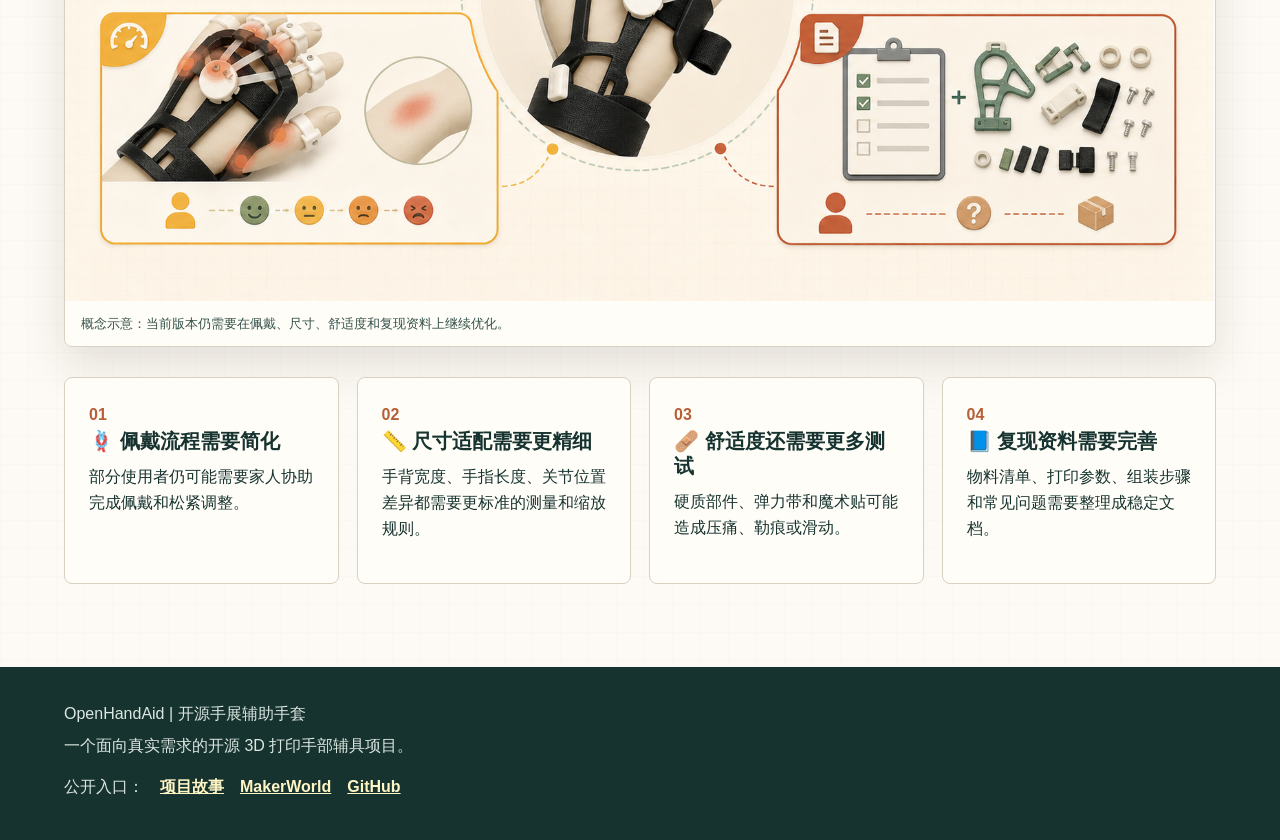
==== commit 3da3056b: "Publish responsive hero refinements" ====
--- a/index.html
+++ b/index.html
@@ -8,7 +8,7 @@
       name="description"
       content="OpenHandAid 是一个由 Khub 罕见病开源社区发起的开源 3D 打印手部辅具项目。"
     />
-    <link rel="stylesheet" href="./styles.css?v=patient-flow-4" />
+    <link rel="stylesheet" href="./styles.css?v=patient-flow-5" />
   </head>
   <body data-active-page="project">
     <header class="topbar" aria-label="页面导航">
@@ -28,9 +28,9 @@
       <section id="project" class="hero section" data-page="project">
         <div class="hero-copy">
           <p class="eyebrow">🔓 Khub 开源项目 001</p>
-          <h1>手张不开，<br />也想自己多做一点</h1>
+          <h1>手张不开，<br /><span class="nowrap">想多做一点</span></h1>
           <p class="lead">
-            如果夹菜、拿杯、回消息这些小事越来越费劲，先别急着放弃。OpenHandAid 是一套可以打印、可以改、可以一起试的手部辅助方案，想帮手指多撑开一点，让日常动作多一点机会。
+            夹菜、拿杯、回消息，有时卡住的不是意愿，而是手指撑不开。OpenHandAid 想做的是一件很小的事：帮手指多留一点空间，让日常动作多一点机会。
           </p>
           <div class="hero-actions" aria-label="患者优先行动">
             <a class="action-button primary-action" href="#fit">👥 我能不能试？</a>
@@ -41,7 +41,7 @@
             <span><strong>现在能看</strong> 佩戴演示</span>
             <span><strong>现在能做</strong> 下载模型</span>
             <span><strong>现在能改</strong> 开源共建</span>
-            <span><strong>需要继续补</strong> 更多试戴反馈</span>
+            <span><strong>还在继续</strong> 收集试戴反馈</span>
             <span><strong>适合先试</strong> 轻量日常动作</span>
             <span><strong>重要提醒</strong> 非医疗器械</span>
           </div>
@@ -77,8 +77,8 @@
 
       <section id="what" class="section intro" data-page="project">
         <div class="section-title">
-          <p class="eyebrow">🧭 先问清楚</p>
-          <h2>别先看参数，先看它能不能帮上忙</h2>
+          <p class="eyebrow">🧭 先看明白</p>
+          <h2>它想帮你多完成哪件小事？</h2>
         </div>
         <div class="intro-grid">
           <article>
@@ -86,14 +86,14 @@
             <ul class="key-points">
               <li>一套正在开源共建的 3D 打印手部辅具。</li>
               <li>它不是治疗工具，而是帮助把手指撑开一点、抓握稳定一点。</li>
-              <li>当前更像可测试原型，不是成熟医疗产品。</li>
+              <li>现在还是开源原型，需要继续试、继续改。</li>
             </ul>
           </article>
           <article>
-            <h3>🧤 戴上后想做什么？</h3>
+            <h3>🧤 戴上后试什么？</h3>
             <ul class="key-points">
               <li>先打印骨架和指部固定件，再用魔术贴、螺丝和橡胶圈组装。</li>
-              <li>佩戴后通过外部结构和弹力辅助，让手指更容易留出动作空间。</li>
+              <li>戴上后，先看手指能不能更容易撑开，抓握能不能更稳一点。</li>
               <li>第一次尝试最好有家属、志愿者或康复相关伙伴协助。</li>
             </ul>
           </article>
@@ -136,7 +136,7 @@
             </ul>
           </div>
           <div class="copy-block use-scenes">
-            <h3>🎯 先别想太大，先试这些小动作</h3>
+            <h3>🎯 先从这些小动作试起</h3>
             <ul>
               <li>手掌撑开、手指伸展。</li>
               <li>拿杯、拿碗、拿筷子等轻量抓握。</li>
@@ -181,12 +181,12 @@
       <section id="current" class="section current" data-page="project">
         <div class="section-title">
           <p class="eyebrow">🧪 现在做到哪了</p>
-          <h2>先别想最终版，它已经能被拿来试了</h2>
+          <h2>这一版已经能拿来试哪些动作？</h2>
         </div>
         <div class="feature-row">
           <div class="feature-copy">
             <p>
-              当前开源版本已经能展示手指伸展辅助和部分日常动作辅助。它的目标是顺着使用者发力节奏，提供可调节的被动弹力辅助。
+              当前版本已经能演示手指撑开和部分轻量抓握。它不是最终答案，更像一个可以被真实使用者继续挑问题的起点。
             </p>
             <div class="metric-grid">
               <div>
@@ -289,7 +289,7 @@
           </figure>
         </div>
         <div class="compare-note">
-          <span>看图时先别急着下结论</span>
+          <span>看这几张图时，重点看这些</span>
           <ul>
             <li>它帮助的是哪一个具体动作，而不是笼统地“治好了手”。</li>
             <li>佩戴后有没有压痛、勒痕、滑动或关节被强行牵拉。</li>
@@ -301,7 +301,7 @@
       <section id="pain" class="section pain" data-page="project">
         <div class="section-title">
           <p class="eyebrow">🧯 还差哪里</p>
-          <h2>现在最需要大家一起挑毛病</h2>
+          <h2>哪里不舒服，下一版就从哪里改</h2>
         </div>
         <figure class="concept-figure">
           <img src="./assets/concept-iteration-gaps.png" alt="佩戴步骤、尺寸测量、舒适度和复现资料等迭代问题的概念示意图" />
--- a/styles.css
+++ b/styles.css
@@ -150,7 +150,11 @@
 h3,
 p {
   margin-top: 0;
-  overflow-wrap: anywhere;
+  overflow-wrap: break-word;
+}
+
+.nowrap {
+  white-space: nowrap;
 }
 
 h1 {
@@ -1627,6 +1631,11 @@
     line-height: 1.16;
   }
 
+  h1 {
+    font-size: clamp(34px, 12vw, 48px);
+    line-height: 1.06;
+  }
+
   .topbar {
     position: sticky;
     align-items: flex-start;
@@ -1653,6 +1662,32 @@
     flex: 0 0 auto;
     text-align: center;
     white-space: nowrap;
+  }
+
+  .hero {
+    gap: 22px;
+    padding-top: 24px;
+  }
+
+  .hero-media {
+    order: -1;
+    margin-inline: -14px;
+  }
+
+  .hero-media img {
+    aspect-ratio: 16 / 10;
+    border-inline: 0;
+    border-radius: 0;
+    box-shadow: none;
+  }
+
+  .hero-copy .eyebrow {
+    margin-top: 4px;
+  }
+
+  .lead {
+    font-size: 18px;
+    line-height: 1.72;
   }
 
   .intro-grid,
@@ -1723,13 +1758,7 @@
   }
 
   .floating-actions {
-    left: 10px;
-    right: 10px;
-    bottom: 10px;
-  }
-
-  .floating-actions a {
-    flex: 1;
+    display: none;
   }
 }
 
